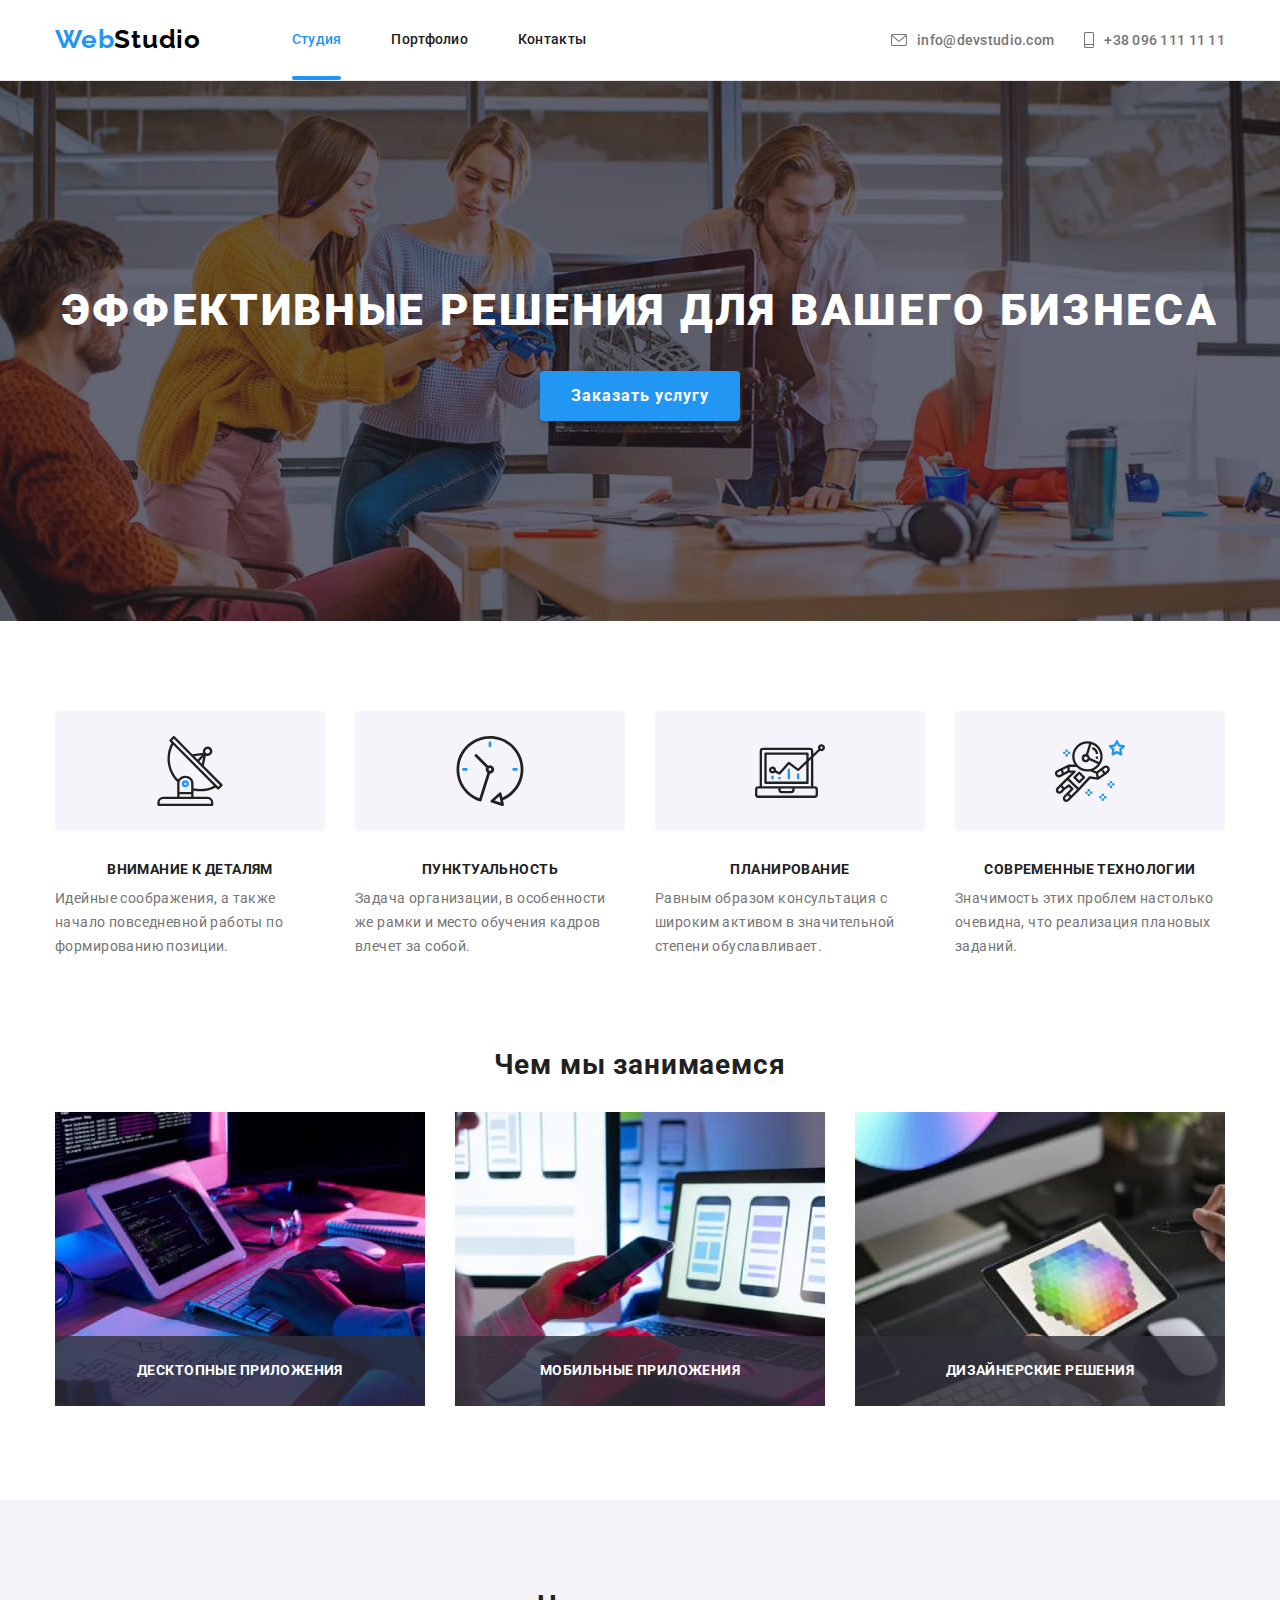
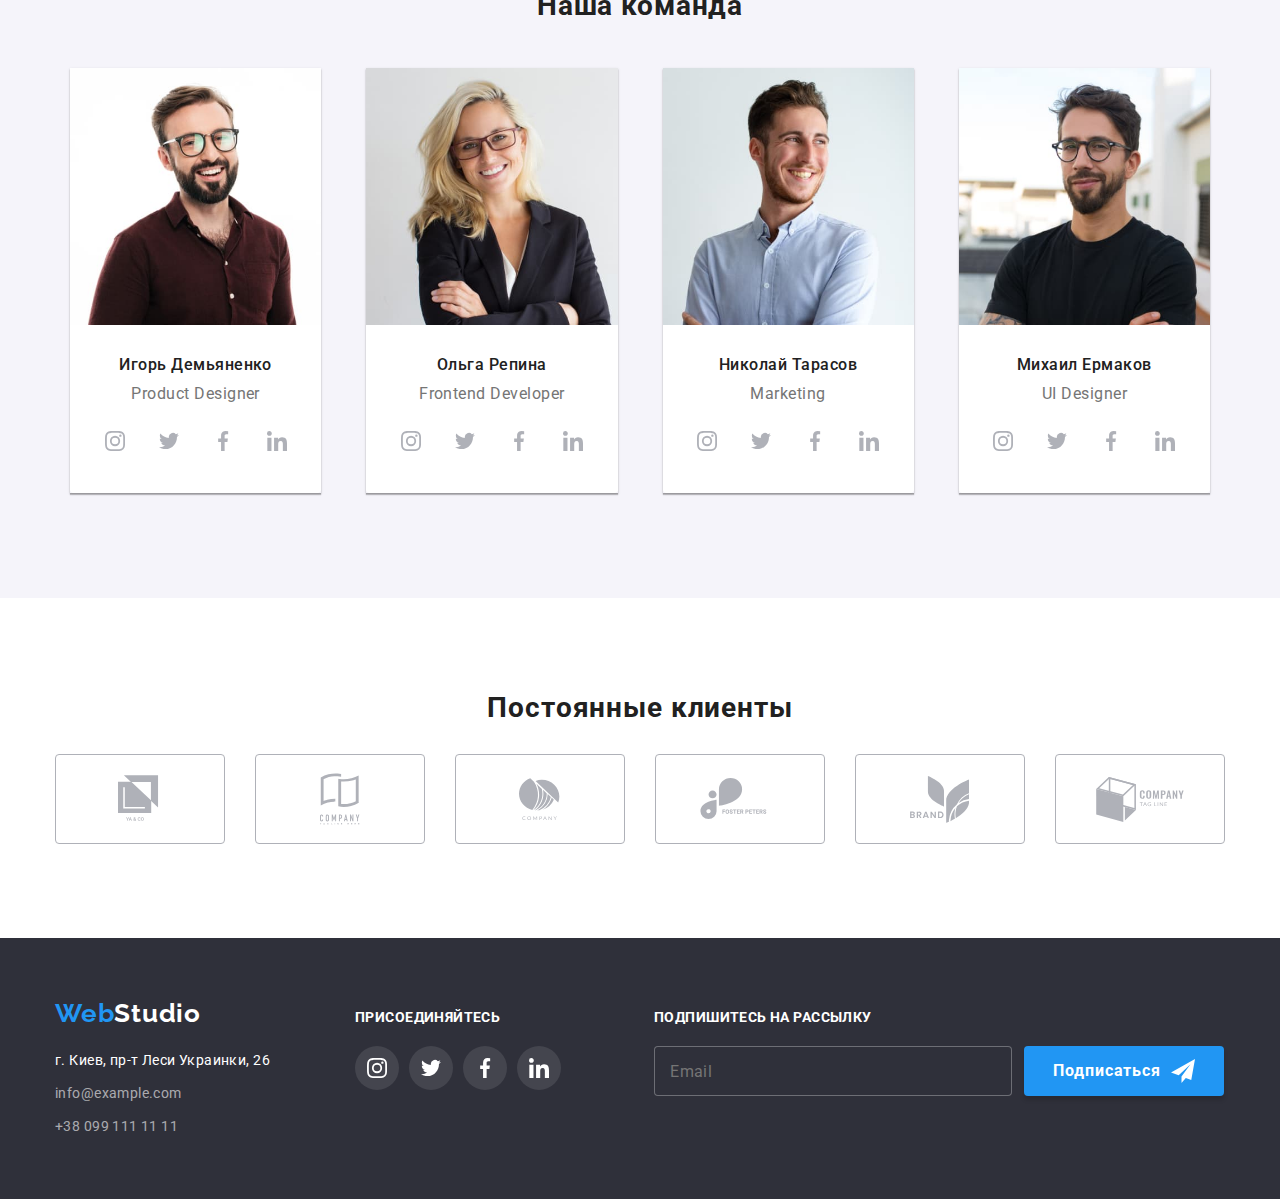
==== index.html @ f890cfe6 "добавляет драфт адаптивной верстки на все секции кроме героя" ====
<!DOCTYPE html>
<html lang="ru">
  <head>
    <meta charset="UTF-8" />
    <meta http-equiv="X-UA-Compatible" content="IE=Edge" />
    <meta name="viewport" content="width=device-width, initial-scale=1.0" />
    <title>Главная</title>
    <link href="https://fonts.googleapis.com/css2?family=Roboto:wght@400;500;700;900&display=swap" rel="stylesheet">
    <link rel="stylesheet" href="https://cdnjs.cloudflare.com/ajax/libs/modern-normalize/1.0.0/modern-normalize.min.css" />
    <link rel="stylesheet" href="./css/main.min.css" />
  </head>

  <body>
    <header class="header">
      <div class="container">
        <nav class="header-nav">
          <a class="logo link" href="#"><span class="logo-accent">Web</span>Studio</a>
            
          <button 
            type="button"
            class="menu-button"
            aria-expanded="false" 
            aria-controls="menu-container" 
            data-menu-button>
            <svg width="40" height="40" aria-label="Переключатель мобильного меню">
              <use class="icon-menu" href="./images/sprite.svg#header-icon-menu"></use>
              <use class="icon-close" href="./images/sprite.svg#header-icon-close"></use>
            </svg>
          </button>

          <div class="menu-container" id="menu-container" data-menu>
            <ul class="site-nav list">
              <li class="nav-item"><a class="nav-link link open-page" href="#">Студия</a></li>
              <li class="nav-item"><a class="nav-link link" href="./portfolio.html">Портфолио</a></li>
              <li class="nav-item"><a class="nav-link link" href="#">Контакты</a></li>
            </ul>

            <ul class="contact-list list">
              <li class="contact-item">
                <a class="contact-link link" href="mailto:info@devstudio.com">
                  <svg class="icon-contact" width="16" height="12">
                    <use href="./images/sprite.svg#icon-envelope-1"></use>
                  </svg>
                info@devstudio.com
                </a>
              </li>
              <li class="contact-item">  
                <a class="contact-link link" href="tel:+380961111111">
                  <svg class="icon-contact" width="10" height="16">
                    <use href="./images/sprite.svg#icon-smartphone-1"></use>
                  </svg>
                +38 096 111 11 11
                </a>
              </li>
            </ul>
          </div>
        </nav>

      </div>
    </header>

    <main>
      <!--герой-->
      <section class="hero overlay">
        <div class="container">
          <h1 class="hero-title">Эффективные решения для вашего бизнеса</h1>
          <button class="btn" data-modal-open type="button">Заказать услугу</button>
        </div>        
      </section>
      
      <!--преимущества-->
      <section  class="section features">
        <div class="container">
          <ul class="features-list list">
            <li class="features-item">
              <div class="features-icon">
                <svg width="70" height="70">
                  <use href="./images/sprite.svg#icon-features-antenna"></use>
                </svg>
              </div>
              <h3 class="features-title">Внимание к деталям</h3>
              <p class="features-text">
                Идейные соображения, а также начало повседневной работы по
                формированию позиции.
              </p>
            </li>
            <li class="features-item">
              <div class="features-icon">
                <svg width="70" height="70">
                  <use href="./images/sprite.svg#icon-features-clock"></use>
                </svg>
              </div>
              <h3 class="features-title">Пунктуальность</h3>
              <p class="features-text">
                Задача организации, в особенности же рамки и место обучения кадров
                влечет за собой.
              </p>
            </li>
            <li class="features-item">
              <div class="features-icon">
                <svg width="70" height="70">
                  <use href="./images/sprite.svg#icon-features-diagram"></use>
                </svg>
              </div>
              <h3 class="features-title">Планирование</h3>
              <p class="features-text">
                Равным образом консультация с широким активом в значительной
                степени обуславливает.
              </p>
            </li>
            <li class="features-item">
              <div class="features-icon">
                <svg width="70" height="70">
                  <use href="./images/sprite.svg#icon-features-astronaut"></use>
                </svg>
              </div>
              <h3 class="features-title">Современные технологии</h3>
              <p class="features-text">
                Значимость этих проблем настолько очевидна, что реализация
                плановых заданий.
              </p>
            </li>
          </ul>
        </div>
      </section>

      <!--услуги-->
      <section  class="section services">
        <div class="container">
          <h2  class="section-title">Чем мы занимаемся</h2>
          <ul class="services-list list">
            <li class="services-item">
              <img
                src="./images/we-doing-1.jpg"
                alt="рабочий стол разработчика, который пишет код"
                width="370"
                height="294"
              />
              <div class="subtitle-thumb">
                <h3 class="subtitle">Десктопные приложения</h3>
              </div>
            </li>
            <li class="services-item">
              <img
                src="./images/we-doing-2.jpg"
                alt="мобильный телефон в руках"
                width="370"
                height="294"
              />
              <div class="subtitle-thumb">
                <h3 class="subtitle">Мобильные приложения</h3>
              </div>
            </li>
            <li class="services-item">
              <img
                src="./images/we-doing-3.jpg"
                alt="планшет с изображением палитры цветов"
                width="370"
                height="294"
              />
              <div class="subtitle-thumb">
                <h3 class="subtitle">Дизайнерские решения</h3>
              </div>
            </li>
          </ul>
        </div>
      </section>

      <!--команда-->
      <section  class="section team">
        <div class="container">
          <h2 class="section-title">Наша команда</h2>
          <ul class="team-list list">
            <li class="team-item">
              <img
                srcset="
                  ./images/our-team-mobile-product-designer-1-450.jpg 1x,
                  ./images/our-team-mobile-product-designer-1-900.jpg 2x"
                src="images/our-team-mobile-product-designer-1-450.jpg"
                alt="фото Игоря Демьяненко"
                width="450"
              />
              <div class="team-desc">
                <h3 class="team-name">Игорь Демьяненко</h3>
                <p class="team-post" lang="en">Product Designer</p>
                <ul class="social-list list">
                  <li class="social-item">
                    <a class="social-link link" href="" aria-label="Ссылка на Instagram">
                      <svg class="social-icon" width="20" height="20">
                        <use href="./images/sprite.svg#icon-instagram"></use>
                      </svg>
                    </a>
                  </li>
                  <li class="social-item">
                    <a class="social-link link" href="" aria-label="Ссылка на Twitter">
                      <svg class="social-icon" width="20" height="20">
                        <use href="./images/sprite.svg#icon-twitter"></use>
                      </svg>
                    </a>
                  </li>
                  <li class="social-item">
                    <a class="social-link link" href="" aria-label="Ссылка на Facebook">
                      <svg class="social-icon" width="20" height="20">
                        <use href="./images/sprite.svg#icon-facebook"></use>
                      </svg>
                    </a>
                  </li>
                  <li class="social-item">
                    <a class="social-link link" href="" aria-label="Ссылка на Linkedin">
                      <svg class="social-icon"  width="20" height="20">
                        <use href="./images/sprite.svg#icon-linkedin"></use>
                      </svg>
                    </a>
                  </li>
                </ul>   
              </div>           
            </li>
            <li class="team-item">
              <img
                srcset="
                ./images/our-team-mobile-frontend-developer-2-450.jpg 1x,
                ./images/our-team-mobile-frontend-developer-2-900.jpg 2x"
                src="images/our-team-mobile-frontend-developer-2-450.jpg"
                alt="фото Ольги Репиной"
                width="450"
              />
              <div class="team-desc">
                <h3 class="team-name">Ольга Репина</h3>
                <p class="team-post" lang="en">Frontend Developer</p>
                <ul class="social-list list">
                  <li class="social-item">
                    <a class="social-link link" href="" aria-label="Ссылка на Instagram">
                      <svg class="social-icon" width="20" height="20">
                        <use href="./images/sprite.svg#icon-instagram"></use>
                      </svg>
                    </a>
                  </li>
                  <li class="social-item">
                    <a class="social-link link" href="" aria-label="Ссылка на Twitter">
                      <svg class="social-icon" width="20" height="20">
                        <use href="./images/sprite.svg#icon-twitter"></use>
                      </svg>
                    </a>
                  </li>
                  <li class="social-item">
                    <a class="social-link link" href="" aria-label="Ссылка на Facebook">
                      <svg class="social-icon" width="20" height="20">
                        <use href="./images/sprite.svg#icon-facebook"></use>
                      </svg>
                    </a>
                  </li>
                  <li class="social-item">
                    <a class="social-link link" href="" aria-label="Ссылка на Linkedin">
                      <svg class="social-icon"  width="20" height="20">
                        <use href="./images/sprite.svg#icon-linkedin"></use>
                      </svg>
                    </a>
                  </li>
                </ul>
              </div>
            </li>
            <li class="team-item">
              <img
                srcset="
                ./images/our-team-mobile-marketing-3-450.jpg 1x,
                ./images/our-team-mobile-marketing-3-900.jpg 2x"
                src="images/our-team-mobile-marketing-3-450.jpg"
                alt="фото Николая Тарасова"
                width="450"
              />
              <div class="team-desc">
                <h3 class="team-name">Николай Тарасов</h3>
                <p class="team-post" lang="en">Marketing</p>
                <ul class="social-list list">
                  <li class="social-item">
                    <a class="social-link link" href="" aria-label="Ссылка на Instagram">
                      <svg class="social-icon" width="20" height="20">
                        <use href="./images/sprite.svg#icon-instagram"></use>
                      </svg>
                    </a>
                  </li>
                  <li class="social-item">
                    <a class="social-link link" href="" aria-label="Ссылка на Twitter">
                      <svg class="social-icon" width="20" height="20">
                        <use href="./images/sprite.svg#icon-twitter"></use>
                      </svg>
                    </a>
                  </li>
                  <li class="social-item">
                    <a class="social-link link" href="" aria-label="Ссылка на Facebook">
                      <svg class="social-icon" width="20" height="20">
                        <use href="./images/sprite.svg#icon-facebook"></use>
                      </svg>
                    </a>
                  </li>
                  <li class="social-item">
                    <a class="social-link link" href="" aria-label="Ссылка на Linkedin">
                      <svg class="social-icon"  width="20" height="20">
                        <use href="./images/sprite.svg#icon-linkedin"></use>
                      </svg>
                    </a>
                  </li>
                </ul>
              </div>              
            </li>
            <li class="team-item">
              <img
                srcset="
                ./images/our-team-mobile-ui-designer-4-450.jpg 1x,
                ./images/our-team-mobile-ui-designer-4-900.jpg 2x"
                src="images/our-team-mobile-ui-designer-4-450.jpg"
                alt="фото Михаила Ермакова"
                width="450"
              />
              <div class="team-desc">
                <h3 class="team-name">Михаил Ермаков</h3>
                <p class="team-post" lang="en">UI Designer</p>
                <ul class="social-list list">
                  <li class="social-item">
                    <a class="social-link link" href="" aria-label="Ссылка на Instagram">
                      <svg class="social-icon" width="20" height="20">
                        <use href="./images/sprite.svg#icon-instagram"></use>
                      </svg>
                    </a>
                  </li>
                  <li class="social-item">
                    <a class="social-link link" href="" aria-label="Ссылка на Twitter">
                      <svg class="social-icon" width="20" height="20">
                        <use href="./images/sprite.svg#icon-twitter"></use>
                      </svg>
                    </a>
                  </li>
                  <li class="social-item">
                    <a class="social-link link" href="" aria-label="Ссылка на Facebook">
                      <svg class="social-icon" width="20" height="20">
                        <use href="./images/sprite.svg#icon-facebook"></use>
                      </svg>
                    </a>
                  </li>
                  <li class="social-item">
                    <a class="social-link link" href="" aria-label="Ссылка на Linkedin">
                      <svg class="social-icon"  width="20" height="20">
                        <use href="./images/sprite.svg#icon-linkedin"></use>
                      </svg>
                    </a>
                  </li>
                </ul>
              </div>
            </li>
          </ul>
        </div> 
      </section>

      <!--клиенты-->
      <section class="section clients">
        <div class="container">
          <h2 class="section-title">Постоянные клиенты</h2>
          <ul class="clients-list list">
            <li class="clients-item">
              <a class="clients-link" href="">
                <svg class="client-icon logo-1" width="44.27" height="49.23">
                  <use href="./images/sprite.svg#icon-logo-1"></use>
                </svg>
              </a>
            </li>
            <li class="clients-item">
              <a class="clients-link" href="">
                <svg class="client-icon logo-2" width="40" height="52">
                  <use href="./images/sprite.svg#icon-logo-2"></use>
                </svg>
              </a>
            </li>
            <li class="clients-item">
              <a class="clients-link" href="">
                <svg class="client-icon logo-3" width="41" height="42.6">
                  <use href="./images/sprite.svg#icon-logo-3"></use>
                </svg>
              </a>
            </li>
            <li class="clients-item">
              <a class="clients-link" href="">
                <svg class="client-icon logo-4" width="79.66"  height="42">
                  <use href="./images/sprite.svg#icon-logo-4"></use>
                </svg>
              </a>
            </li>
            <li class="clients-item">
              <a class="clients-link" href="">
                <svg class="client-icon logo-5" width="59"  height="47">
                  <use href="./images/sprite.svg#icon-logo-5"></use>
                </svg>
              </a>
            </li>
            <li class="clients-item">
              <a class="clients-link" href="">
                <svg class="client-icon logo-6" width="88.48"  height="45.44">
                  <use href="./images/sprite.svg#icon-logo-6"></use>
                </svg>
              </a>
            </li>
          </ul>
        </div>  
      </section>
    </main>
  
    <footer class="footer">
      <div class="container">

        <div class="contacts-wrap">
          <div class="address">
            <a class="logo link inverse" href="#"><span class="logo-accent">Web</span>Studio</a>
            <address class="address-text">
              г. Киев, пр-т Леси Украинки, 26
            </address>
            <ul class="address-list list">
              <li class="address-item"><a class="address-link link" href="mailto:info@example.com">info@example.com</a></li>
              <li class="address-item"><a class="address-link link" href="tel:+380991111111">+38 099 111 11 11</a></li>
            </ul>
          </div>
  
          <div class="footer-social">
            <strong class="following-text">Присоединяйтесь</strong>
            <ul class="social-list list">
              <li class="social-item">
                <a class="social-link link inverse" href="" aria-label="Ссылка на Instagram">
                  <svg class="social-icon"  width="20" height="20">
                    <use href="./images/sprite.svg#icon-instagram"></use>
                  </svg>
                </a>
              </li>
              <li class="social-item">
                <a class="social-link link inverse" href="" aria-label="Ссылка на Twitter">
                  <svg class="social-icon"  width="20" height="20">
                    <use href="./images/sprite.svg#icon-twitter"></use>
                  </svg>
                </a>
              </li>
              <li class="social-item">
                <a class="social-link link inverse" href="" aria-label="Ссылка на Facebook">
                  <svg class="social-icon"  width="20" height="20">
                    <use href="./images/sprite.svg#icon-facebook"></use>
                  </svg>
                </a>
              </li>
              <li class="social-item">
                <a class="social-link link inverse" href="" aria-label="Ссылка на Linkedin">
                  <svg class="social-icon"  width="20" height="20">
                    <use href="./images/sprite.svg#icon-linkedin"></use>
                  </svg>
                </a>
              </li>
            </ul>
          </div>
        </div>

        <div class="footer-send">
          <strong class="following-text">Подпишитесь на рассылку</strong>
          <form action="#" method="POST" class="email-form" autocomplete="on">
            <input class="email-field" type="email" name="email" placeholder="Email" pattern="([A-z0-9_.-]{1,})@([A-z0-9_.-]{1,}).([A-z]{2,8})">
            <button class="btn" type="submit">Подписаться
              <svg class="icon-send"  width="24" height="24">   
                <use href="./images/sprite.svg#icon-send"></use>
              </svg>
            </button>
         </form>
        </div>

      </div>
    </footer>

    <!-- модальное окно -->
    <div class="backdrop is-hidden" data-modal>
      <div class="modal">
        <button class="btn-close" data-modal-close type="button">
          <svg class="icon-close" width="18" height="18">
            <use href="./images/sprite.svg#icon-close"></use>
          </svg>
        </button>

        <section>
          <b class="form-title">Оставьте свои данные, мы вам перезвоним</b>
          <form class="form" action="#" method="POST" autocomplete="off">

            <label class="field-form"> 
              <svg class="form-icon" width="18" height="18">
                <use href="./images/sprite.svg#icon-person"></use>
              </svg>
              <span class="form-label">Имя</span> 
              <input class="form-input" type="text" name="username">
            </label>

            <label class="field-form">
              <svg class="form-icon" width="18" height="18">
                <use href="./images/sprite.svg#icon-phone"></use>
              </svg>
              <span class="form-label">Телефон</span>
              <input class="form-input" type="tel" name="tel">
            </label>

            <label class="field-form">
              <svg class="form-icon" width="18" height="18">
                <use href="./images/sprite.svg#icon-email"></use>
              </svg>
              <span class="form-label">Почта</span>
              <input class="form-input" type="email" name="email">
            </label>

            <label class="field-form comment">
              <span class="form-label">Комментарий</span>
              <textarea class="form-input comment-input" name="comments" rows="9" placeholder="Введите текст"></textarea>
            </label>

            <label class="policy">
              <input class="policy-input visually-hidden" type="checkbox" name="policy" value="policy-agree">
              <span class="policy-icon"></span>
              <span class="policy-label">Соглашаюсь с рассылкой и принимаю 
                <a class="policy-link" href="#">Условия договора</a>
              </span>
            </label>

            <button class="btn" type="submit">Отправить</button>
          </form>
        </section>        
      </div>
    </div>

    <script src="./js/modal.js"></script>
    <script src="./js/menu.js"></script>
  </body>
</html>
---- css/main.min.css ----
@font-face{font-family:'Raleway';font-style:normal;font-weight:400;src:url("../../fonts/raleway-v18-latin_cyrillic-regular.eot");src:local(""),url("../../fonts/raleway-v18-latin_cyrillic-regular.eot?#iefix") format("embedded-opentype"),url("../../fonts/raleway-v18-latin_cyrillic-regular.woff2") format("woff2"),url("../../fonts/raleway-v18-latin_cyrillic-regular.woff") format("woff"),url("../../fonts/raleway-v18-latin_cyrillic-regular.ttf") format("truetype"),url("../../fonts/raleway-v18-latin_cyrillic-regular.svg#Raleway") format("svg")}@font-face{font-family:'Raleway';font-style:normal;font-weight:700;src:url("../../fonts/raleway-v18-latin_cyrillic-700.eot");src:local(""),url("../../fonts/raleway-v18-latin_cyrillic-700.eot?#iefix") format("embedded-opentype"),url("../../fonts/raleway-v18-latin_cyrillic-700.woff2") format("woff2"),url("../../fonts/raleway-v18-latin_cyrillic-700.woff") format("woff"),url("../../fonts/raleway-v18-latin_cyrillic-700.ttf") format("truetype"),url("../../fonts/raleway-v18-latin_cyrillic-700.svg#Raleway") format("svg")}body{font-family:"Roboto",sans-serif}body.modal-open{overflow:hidden}img{display:block;max-width:100%;height:auto;object-fit:cover;object-position:top center}.list{list-style:none;margin:0;padding:0}.link{text-decoration:none}h1,h2,h3,h4,p{margin-top:0}.container{margin-left:auto;margin-right:auto;padding-left:15px;padding-right:15px}@media screen and (max-width: 767px){.container{max-width:480px}}@media screen and (min-width: 768px){.container{width:768px}}@media screen and (min-width: 1200px){.container{width:1200px}}.section-title{margin-bottom:30px;font-size:28px;font-weight:700;line-height:1.17;letter-spacing:.03em;color:#212121;text-align:center}.visually-hidden{position:absolute !important;clip:rect(1px 1px 1px 1px);clip:rect(1px, 1px, 1px, 1px);padding:0 !important;border:0 !important;height:1px !important;width:1px !important;overflow:hidden}.clients-link,.email-field,.form-input{border-width:1px;border-style:solid;border-radius:4px}.header{background-color:#fff;position:relative}.header::after{content:"";display:block;height:1px;background-color:#E5E5E5}.header-nav{display:flex;justify-content:space-between;align-items:center}.header-nav .logo{padding-top:16px;padding-bottom:16px}@media screen and (min-width: 768px){.header-nav .logo{padding-top:26px;padding-bottom:26px}}@media screen and (min-width: 1200px){.header-nav .logo{padding-top:24px;padding-bottom:25px}}.logo{display:inline-block;font-family:"Raleway",sans-serif;font-size:26px;font-weight:700;line-height:1.19;letter-spacing:.03em;color:var(--primary-black-color)}.logo-accent{color:#2196F3}.logo.inverse{color:#fff}.menu-button{display:inline-flex;margin:0;padding:0;border:none;background-color:transparent}@media screen and (min-width: 768px){.menu-button{display:none}}.icon-menu{transition:fill 250ms cubic-bezier(0.4, 0, 0.2, 1)}.menu-button:hover .icon-menu,.menu-button:focus .icon-menu{fill:#2196F3}.icon-close{transition:fill 250ms cubic-bezier(0.4, 0, 0.2, 1)}.menu-button:hover .icon-close,.menu-button:focus .icon-close{fill:#2196F3}.menu-button .icon-close{display:none}.menu-button.is-open .icon-close{display:block}.menu-button.is-open .icon-menu{display:none}.menu-container{display:flex}@media screen and (max-width: 767px){.menu-container{position:absolute;left:0;top:100%;display:none;padding-top:40px;padding-bottom:52px;width:100%;background-color:#fff}.menu-container.is-open{display:block}}.site-nav{display:flex}@media screen and (max-width: 767px){.site-nav{flex-direction:column;align-items:center;margin-bottom:32px}}@media screen and (min-width: 768px){.site-nav{margin-right:84px}}@media screen and (min-width: 1200px){.site-nav{margin-right:305px}}@media screen and (min-width: 768px){.nav-item:not(:last-child){margin-right:50px}}.nav-link{position:relative;display:inline-block;padding-top:32px;padding-bottom:32px;font-family:inherit;font-size:14px;font-weight:500;line-height:1.14;letter-spacing:0.02em;color:#212121;transition:color 250ms cubic-bezier(0.4, 0, 0.2, 1)}@media screen and (max-width: 767px){.nav-link{padding-top:20px;padding-bottom:20px;font-size:18px;line-height:1.17}}.nav-link:focus,.nav-link:hover{color:#2196F3}.open-page{color:#2196F3}.open-page::after{position:absolute;left:0;bottom:0;content:"";width:100%;height:4px;background-color:#2196F3;border-radius:2px}@media screen and (max-width: 767px){.open-page::after{bottom:10px}}@media screen and (min-width: 1200px){.contact-item:not(:last-child){margin-right:30px}}.contact-list{display:flex;flex-direction:column;align-items:center;justify-content:center}@media screen and (min-width: 768px){.contact-list{align-items:start}}@media screen and (min-width: 1200px){.contact-list{flex-direction:row;align-items:center}}.contact-link{display:flex;align-items:center;font-family:inherit;padding-top:8px;padding-bottom:8px;font-size:18px;font-weight:500;line-height:1.17;letter-spacing:0.02em;color:#757575;transition:color 250ms cubic-bezier(0.4, 0, 0.2, 1)}@media screen and (min-width: 768px){.contact-link{font-size:12px;padding-top:5px;padding-bottom:5px}}@media screen and (min-width: 1200px){.contact-link{font-size:14px;padding-top:32px;padding-bottom:32px}}.contact-link:hover,.contact-link:focus{color:#2196F3}.icon-contact{margin-right:10px;fill:currentColor}.hero{padding-top:200px;padding-bottom:200px;text-align:center}.hero .btn{margin-left:auto;margin-right:auto}.overlay{max-width:1600px;margin-left:auto;margin-right:auto;background-position:center;background-repeat:no-repeat;background-size:cover;background-image:linear-gradient(to right, rgba(47,48,58,0.4), rgba(47,48,58,0.4)),url(../images/hero-bcg.jpg);background-color:#2F303A}.hero-title{margin-left:auto;margin-right:auto;margin-bottom:30px;font-size:44px;font-weight:900;line-height:1.36;letter-spacing:.06em;color:#fff;text-transform:uppercase}.btn{display:flex;flex-wrap:nowrap;flex-direction:row;justify-content:center;align-items:center;min-width:200px;padding-top:10px;padding-bottom:10px;font-size:16px;font-weight:700;line-height:1.87;letter-spacing:.06em;color:#fff;background-color:#2196F3;border-width:0px;border-radius:4px;box-shadow:0px 4px 4px rgba(0,0,0,0.15);transition:color 250ms cubic-bezier(0.4, 0, 0.2, 1),background-color 250ms cubic-bezier(0.4, 0, 0.2, 1)}.btn:hover,.btn:focus{color:#2196F3;background-color:#F5F4FA}.btn .icon-send{margin-left:10px;fill:#fff;transition:fill 250ms cubic-bezier(0.4, 0, 0.2, 1)}.btn:hover .icon-send,.btn:focus .icon-send{fill:#2196F3}.features{padding-top:60px;padding-bottom:60px;background-color:#fff}@media screen and (min-width: 1200px){.features{padding-top:90px;padding-bottom:90px}}.features-list{margin:-15px}@media screen and (min-width: 768px){.features-list{display:flex;flex-wrap:wrap}}@media screen and (min-width: 1200px){.features-list{flex-wrap:nowrap}}.features-item{margin:15px}@media screen and (min-width: 768px){.features-item{width:calc((100% - 2 * 30px)/2)}}@media screen and (min-width: 1200px){.features-item{width:calc((100% - 4 * 30px)/4)}}.features-icon{display:flex;flex-wrap:nowrap;flex-direction:row;justify-content:center;align-items:center;width:100%;height:120px;margin-bottom:30px;background-color:#F5F4FA;border-radius:4px}.features-title{margin-bottom:10px;font-size:14px;font-weight:700;line-height:1.17;letter-spacing:.03em;color:#212121;text-transform:uppercase;text-align:center}.features-text{margin-bottom:0;font-size:14px;font-weight:400;line-height:1.71;letter-spacing:.03em;color:#757575}.services{padding-bottom:94px;background-color:#fff}@media screen and (max-width: 1199px){.services{display:none}}.services-list{display:flex}.services-list .subtitle{margin-bottom:0;padding-top:27px;padding-bottom:27px;font-size:14px;font-weight:700;line-height:1.14;letter-spacing:.03em;color:#fff;text-align:center;text-transform:uppercase}.services-item{position:relative;width:calc((100% - 2 * 30px)/3)}.services-item:not(:nth-child(3n)){margin-right:30px}.subtitle-thumb{position:absolute;left:0;bottom:0;width:100%;background-color:rgba(47,48,58,0.8)}.team{padding-top:60px;padding-bottom:60px;background-color:#F5F4FA}@media screen and (min-width: 1200px){.team{padding-top:90px;padding-bottom:90px}}@media screen and (min-width: 768px){.team-list{display:flex}}@media screen and (min-width: 768px) and (max-width: 1199px){.team-list{flex-wrap:wrap;margin:-15px}}.team-item{box-shadow:0px 1px 3px rgba(0,0,0,0.12),0px 1px 1px rgba(0,0,0,0.14),0px 2px 1px rgba(0,0,0,0.2)}@media screen and (max-width: 767px){.team-item:not(:last-child){margin-bottom:30px}}@media screen and (min-width: 768px){.team-item{width:calc((100% - 2 * 30px)/2);margin:15px}}@media screen and (min-width: 1200px){.team-item{width:calc((100% - 4 * 30px)/4)}.team-item:not(:nth-child(4n)){margin-right:30px}}.team-desc{padding-top:30px;padding-bottom:24px;text-align:center;background-color:#fff;border-radius:0px 0px 4px 4px}@media screen and (min-width: 1200px){.team-desc{padding-bottom:30px}}.team-name{margin-bottom:10px;font-size:16px;font-weight:500;line-height:1.19;letter-spacing:.03em;color:#212121}.team-post{margin-bottom:16px;font-size:16px;font-weight:400;line-height:1.19;letter-spacing:.03em;color:#757575}.social-list{display:flex;flex-wrap:nowrap;flex-direction:row;justify-content:center;align-items:start}.social-item{border-radius:50%;background-color:rgba(255,255,255,0.1)}.social-item:not(:nth-child(4n)){margin-right:10px}.social-link{display:flex;flex-wrap:nowrap;flex-direction:row;justify-content:center;align-items:center;width:44px;height:44px;color:#AFB1B8;border-radius:50%;transition:color 250ms cubic-bezier(0.4, 0, 0.2, 1),background-color 250ms cubic-bezier(0.4, 0, 0.2, 1)}.social-link:hover,.social-link:focus{color:#fff;background-color:#2196F3}.social-link.inverse{color:#fff}.social-icon{display:block;width:20px;height:20px;fill:currentColor}.clients{padding-top:60px;padding-bottom:60px}@media screen and (min-width: 1200px){.clients{padding-top:94px;padding-bottom:94px}}.clients-list{display:flex;flex-wrap:wrap;margin:-15px}@media screen and (min-width: 1200px){.clients-list{flex-wrap:nowrap}}.clients-item{width:calc((100% - 2 * 30px)/2);margin:15px}@media screen and (min-width: 768px){.clients-item{width:calc((100% - 3 * 30px)/3)}}@media screen and (min-width: 1200px){.clients-item{width:calc((100% - 6 * 30px)/6)}}.clients-link{display:flex;flex-wrap:nowrap;flex-direction:row;justify-content:center;align-items:center;height:90px;color:#AFB1B8;border-color:#AFB1B8;transition:color 250ms cubic-bezier(0.4, 0, 0.2, 1),border-color 250ms cubic-bezier(0.4, 0, 0.2, 1)}.clients-link:hover,.clients-link:focus{border-color:#2196F3;color:#2196F3}.client-icon{display:block;fill:currentColor}.footer{padding-top:60px;padding-bottom:60px;background-color:#2F303A}@media screen and (max-width: 1199px){.footer .container{text-align:center}}@media screen and (min-width: 1200px){.footer .container{display:flex;align-items:baseline}}.footer .logo{display:inline-block;margin-bottom:20px}@media screen and (max-width: 1199px){.footer .logo{margin-left:auto;margin-right:auto}}@media screen and (min-width: 1200px){.footer .logo{margin-right:0}}@media screen and (max-width: 1199px){.footer .btn{margin-left:auto;margin-right:auto}}.contacts-wrap{display:flex}@media screen and (max-width: 767px){.contacts-wrap{flex-direction:column}}@media screen and (min-width: 768px) and (max-width: 1199px){.contacts-wrap{justify-content:space-between;margin-bottom:60px;padding-left:60px;padding-right:73px}}@media screen and (min-width: 1200px){.contacts-wrap{align-items:baseline}}@media screen and (max-width: 767px){.address{margin-bottom:60px}}@media screen and (max-width: 1199px){.address{text-align:center}}@media screen and (min-width: 1200px){.address{margin-right:85px}}.address-text{font-size:14px;font-weight:400;line-height:1.71;letter-spacing:.03em;color:#fff;font-style:normal}@media screen and (max-width: 1199px){.address-text{margin-bottom:8px}}@media screen and (min-width: 1200px){.address-text{margin-bottom:9px}}@media screen and (max-width: 1199px){.address-item:not(:last-child){margin-bottom:8px}}@media screen and (min-width: 1200px){.address-item:not(:last-child){margin-bottom:9px}}.address-link{display:inline-block;font-size:14px;font-weight:400;line-height:1.71;letter-spacing:.03em;color:rgba(255,255,255,0.6);transition:color 250ms cubic-bezier(0.4, 0, 0.2, 1)}.address-link:hover,.address-link:focus{color:#2196F3}@media screen and (max-width: 767px){.footer-social{margin-bottom:60px}}@media screen and (min-width: 1200px){.footer-social{margin-right:93px}}.following-text{display:inline-block;margin-bottom:20px;font-size:14px;font-weight:700;line-height:1.14;letter-spacing:.03em;color:#fff;text-transform:uppercase}@media screen and (min-width: 1200px){.email-form{display:flex}}.email-field{height:50px;padding-left:15px;font-size:16px;font-weight:400;line-height:1.25;letter-spacing:.03em;color:rgba(255,255,255,0.6);border-color:rgba(255,255,255,0.3);background-color:#2F303A}@media screen and (max-width: 767px){.email-field{width:100%;max-width:450px;margin-bottom:20px}}@media screen and (min-width: 768px) and (max-width: 1199px){.email-field{width:450px;margin-bottom:20px}}@media screen and (min-width: 1200px){.email-field{width:358px;margin-right:12px}}.email-field:invalid{color:#F33333}.field-form{position:relative;display:flex;flex-direction:column;margin-bottom:10px}.field-form.comment{margin-bottom:20px}.form-input{width:100%;height:40px;margin:0;padding-left:42px;padding-top:11px;padding-bottom:11px;border-color:rgba(33,33,33,0.2);transition:border-color 250ms cubic-bezier(0.4, 0, 0.2, 1)}.field-form:focus-within .form-input,.field-form:hover .form-input{border-color:#2196F3}.form-label{margin-bottom:4px;font-size:12px;font-weight:400;line-height:1.17;letter-spacing:.01em;color:#757575}.form-icon{position:absolute;top:50%;left:12px;fill:#212121;transition:fill 250ms cubic-bezier(0.4, 0, 0.2, 1)}.field-form:focus-within .form-icon,.field-form:hover .form-icon{fill:#2196F3}.comment-input{resize:none;height:120px;padding:12px 16px}.comment-input::placeholder{font-size:12px;font-weight:400;line-height:1.17;letter-spacing:.01em;color:rgba(117,117,117,0.5)}.policy{position:relative;display:block;margin-bottom:30px}.policy-label{margin-left:24px;font-size:12px;font-weight:400;line-height:1.7;letter-spacing:0.03em;color:#757575}@media screen and (min-width: 1200px){.policy-label{font-size:14px;margin-left:35px}}.policy-link{color:#2196F3}.policy-icon{position:absolute;top:50%;left:0;display:block;width:16px;height:15px;background-color:transparent;border-width:2px;border-style:solid;border-color:#212121;border-radius:2px;transform:translateY(-50%);transition:border-color 250ms cubic-bezier(0.4, 0, 0.2, 1),background-color 250ms cubic-bezier(0.4, 0, 0.2, 1)}@media screen and (min-width: 1200px){.policy-icon{left:12px}}.policy-input:checked+.policy-icon,.policy-input:checked:focus+.policy-icon{background-image:url("../images/icon-form-check.svg");background-repeat:no-repeat;background-size:contain;background-origin:border-box;background-color:#2196F3;border-color:#2196F3}.policy-input:focus+.policy-icon,.policy-input:hover+.policy-icon{border-color:#2196F3}.form .btn{display:block;margin-left:auto;margin-right:auto}.works{padding-top:60px;padding-bottom:60px}@media screen and (min-width: 1200px){.works{padding-top:94px;padding-bottom:94px}}.radio-btn{display:flex;flex-wrap:wrap;margin-bottom:25px}@media screen and (min-width: 768px){.radio-btn{justify-content:center;margin-bottom:30px}}@media screen and (min-width: 1200px){.radio-btn{margin-bottom:50px}}.radio-btn-item:not(:last-child){margin-right:8px;margin-bottom:15px}.radio-btn-link{display:inline-block;min-width:73px;padding:6px 22px;font-size:16px;font-weight:500;line-height:1.62;letter-spacing:.03em;color:#212121;text-align:center;background-color:#F5F4FA;border-width:0;border-radius:4px;transition:box-shadow 250ms cubic-bezier(0.4, 0, 0.2, 1),color 250ms cubic-bezier(0.4, 0, 0.2, 1),background-color 250ms cubic-bezier(0.4, 0, 0.2, 1)}.radio-btn-link:hover,.radio-btn-link:focus{color:#fff;background-color:#2196F3;box-shadow:0px 3px 1px rgba(0,0,0,0.1),0px 1px 2px rgba(0,0,0,0.08),0px 2px 2px rgba(0,0,0,0.12)}.radio-btn-link.active{color:#fff;background-color:#2196F3;box-shadow:0px 3px 1px rgba(0,0,0,0.1),0px 1px 2px rgba(0,0,0,0.08),0px 2px 2px rgba(0,0,0,0.12)}@media screen and (min-width: 768px){.works-list{display:flex;flex-wrap:wrap;margin:-15px}}@media screen and (max-width: 767px){.work-card:not(:last-child){margin-bottom:30px}}@media screen and (min-width: 768px){.work-card{width:calc((100% - 2 * 30px)/2);margin:15px}}@media screen and (min-width: 1200px){.work-card{width:calc((100% - 3 * 30px)/3)}}.work-link{display:block;transition:box-shadow 250ms cubic-bezier(0.4, 0, 0.2, 1)}.work-link:hover,.work-link:focus{box-shadow:0px 1px 1px rgba(0,0,0,0.12),0px 4px 4px rgba(0,0,0,0.06),1px 4px 6px rgba(0,0,0,0.16)}.image-thumb{position:relative;overflow:hidden}.text-desc{position:absolute;left:0;bottom:0;width:100%;height:100%;padding:63px 24px;margin-bottom:0;font-size:18px;font-weight:400;line-height:1.56;letter-spacing:.03em;color:#fff;background-color:rgba(33,150,243,0.9);transform:translateY(100%);opacity:0;transition:opacity 250ms cubic-bezier(0.4, 0, 0.2, 1),transform 250ms cubic-bezier(0.4, 0, 0.2, 1)}.work-link:hover .text-desc,.work-link:focus .text-desc{opacity:1;transform:translateY(0)}.work-label{padding:20px 24px;border-left-width:1px;border-right-width:1px;border-bottom-width:1px;border-left-style:solid;border-right-style:solid;border-bottom-style:solid;border-left-color:#eee;border-right-color:#eee;border-bottom-color:#eee}.work-title{margin-bottom:4px;font-size:18px;font-weight:700;line-height:2;letter-spacing:.06em;color:#212121;font-size:18px;line-height:2.0;letter-spacing:0.06em}.work-subtitle{margin-bottom:0;font-size:16px;font-weight:400;line-height:1.87;letter-spacing:.03em;color:#757575}.backdrop{position:fixed;top:0;left:0;width:100%;height:100%;background-color:rgba(0,0,0,0.2);opacity:1;overflow-y:scroll;transition:opacity 250ms cubic-bezier(0.4, 0, 0.2, 1)}.backdrop.is-hidden{opacity:0;pointer-events:none}.is-hidden .modal{transform:scale(1)}@media screen and (min-width: 481px){.is-hidden .modal{transform:translate(-50%, -50%) scale(1)}}.modal{width:100%;padding:40px;background-color:#fff;transform:scale(0.8);transition:transform 250ms cubic-bezier(0.4, 0, 0.2, 1)}@media screen and (min-width: 481px){.modal{width:450px;position:absolute;top:50%;left:50%;transform:translate(-50%, -50%) scale(0.8)}}@media screen and (min-width: 1200px){.modal{width:538px}}.btn-close{position:absolute;top:8px;right:8px;display:flex;align-items:center;width:30px;height:30px;padding:6px 6px;background-color:#fff;border:1px solid rgba(0,0,0,0.1);border-radius:50%}.icon-close{fill:var(--primary-black-color);transition:fill 250ms cubic-bezier(0.4, 0, 0.2, 1)}.btn-close:hover .icon-close,.btn-close:focus .icon-close{fill:#2196F3}.form-title{display:block;margin-bottom:12px;font-size:20px;font-weight:700;line-height:1.15;letter-spacing:.03em;color:#212121;text-align:center}
/*# sourceMappingURL=main.min.css.map */
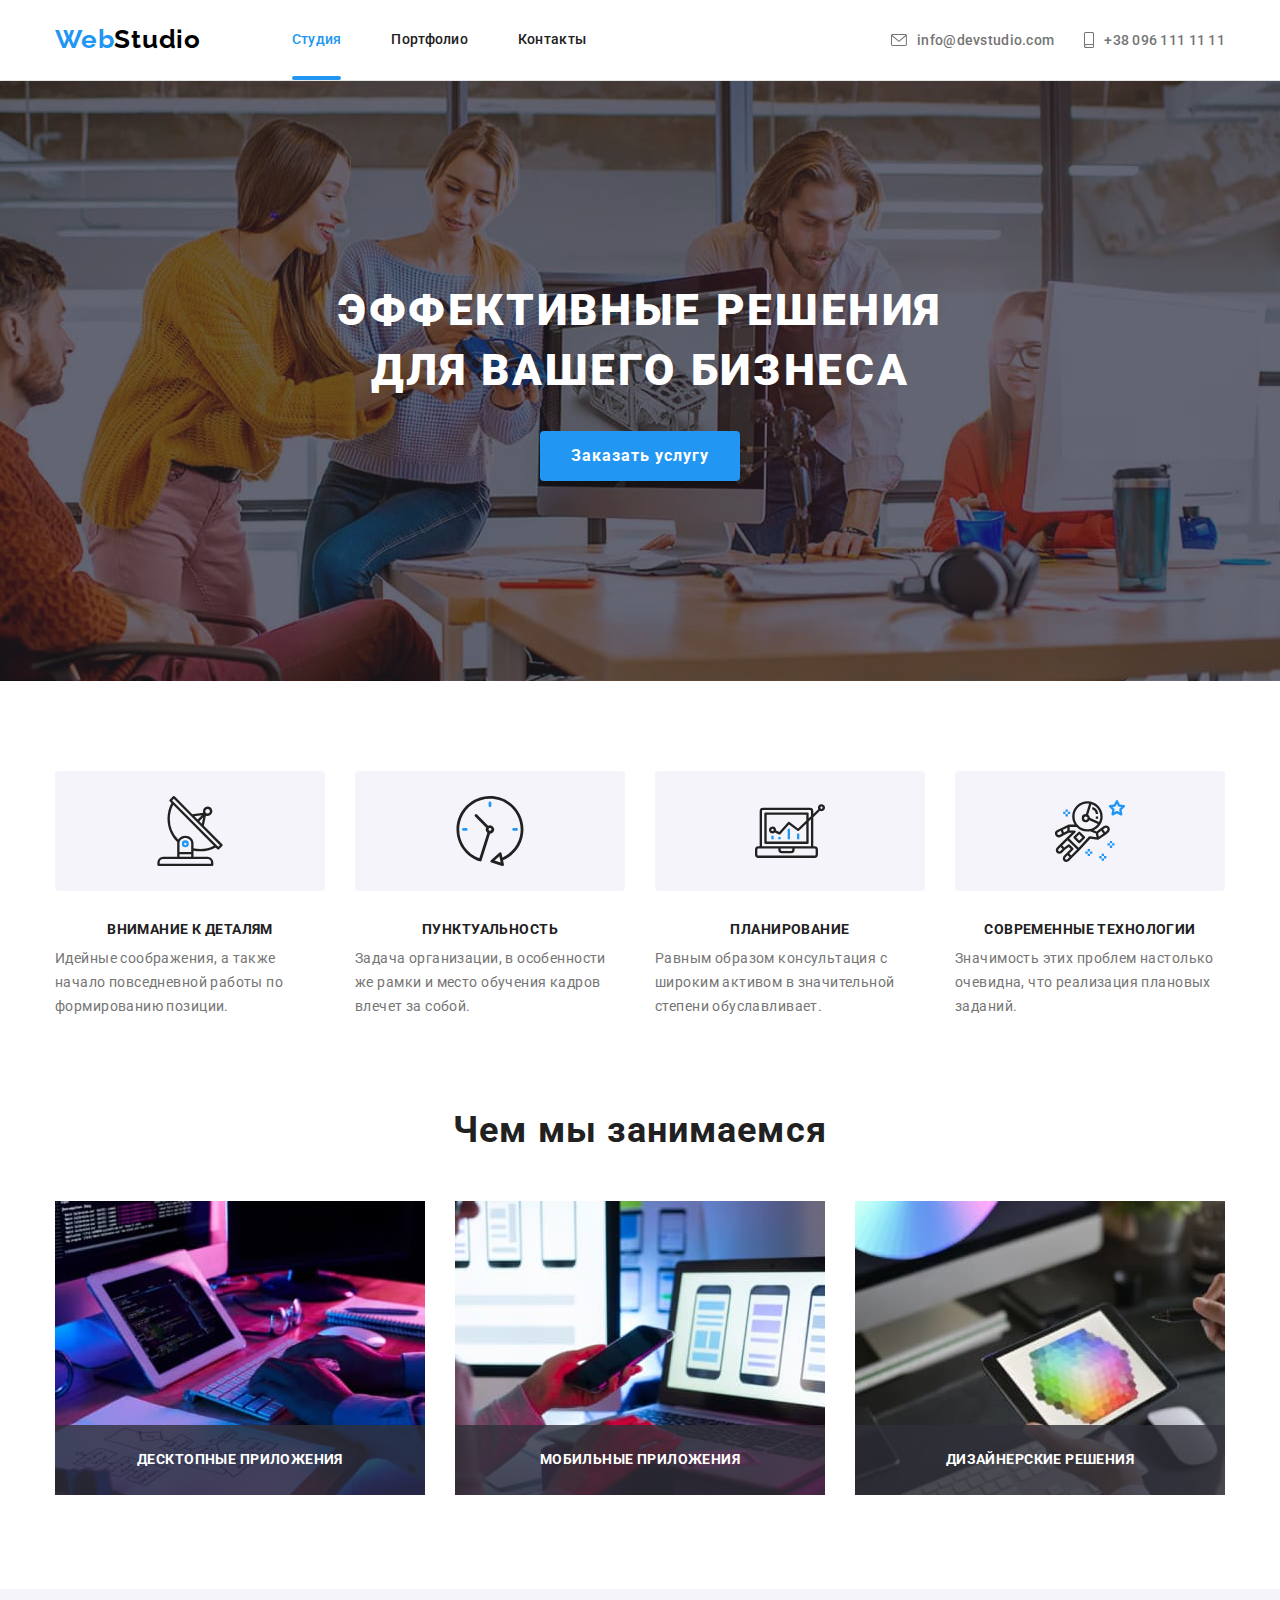
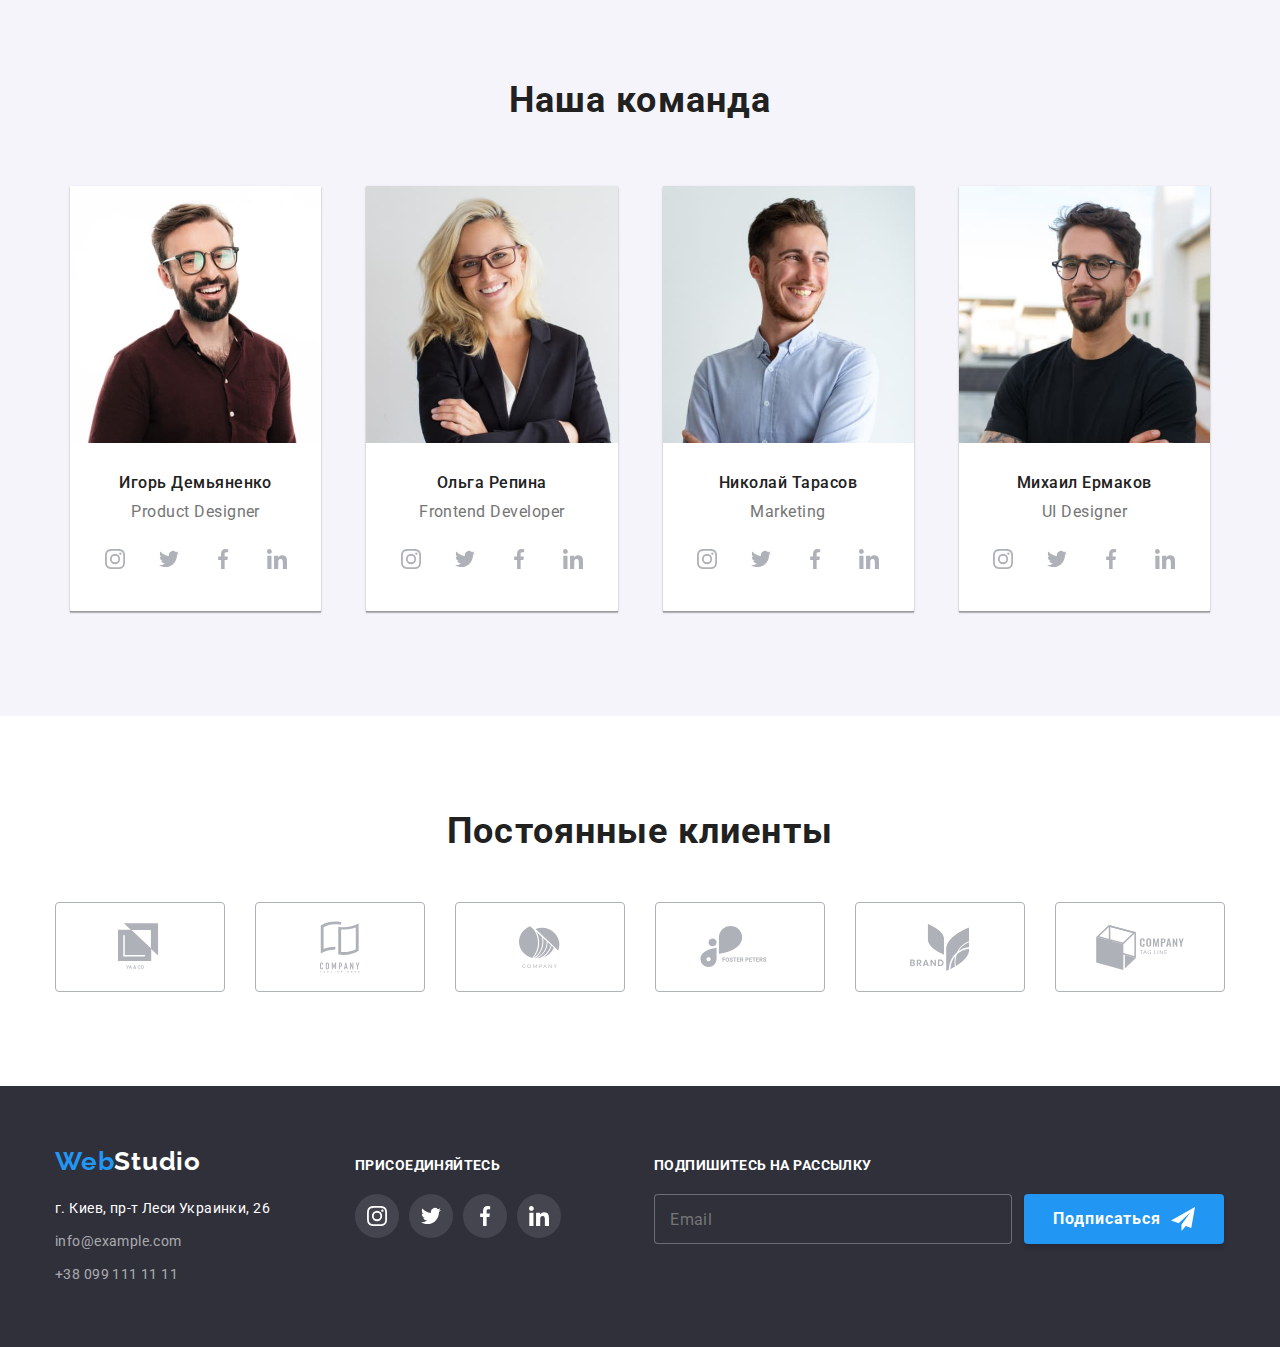
==== commit bc885f6e: "добавляет предфинальные правки по адаптивной верстке" ====
--- a/index.html
+++ b/index.html
@@ -19,10 +19,11 @@
           <button 
             type="button"
             class="menu-button"
+            aria-label="Переключатель мобильного меню"
             aria-expanded="false" 
             aria-controls="menu-container" 
             data-menu-button>
-            <svg width="40" height="40" aria-label="Переключатель мобильного меню">
+            <svg width="40" height="40">
               <use class="icon-menu" href="./images/sprite.svg#header-icon-menu"></use>
               <use class="icon-close" href="./images/sprite.svg#header-icon-close"></use>
             </svg>
@@ -64,13 +65,14 @@
       <section class="hero overlay">
         <div class="container">
           <h1 class="hero-title">Эффективные решения для вашего бизнеса</h1>
-          <button class="btn" data-modal-open type="button">Заказать услугу</button>
+          <button class="btn" aria-label="Кнопка открытия окна для заказа услуги" type="button" data-modal-open>Заказать услугу</button>
         </div>        
       </section>
       
       <!--преимущества-->
       <section  class="section features">
         <div class="container">
+          <h2  class="section-title visually-hidden">Наши преимущества</h2>
           <ul class="features-list list">
             <li class="features-item">
               <div class="features-icon">
@@ -131,10 +133,12 @@
           <ul class="services-list list">
             <li class="services-item">
               <img
-                src="./images/we-doing-1.jpg"
+                srcset="
+                    ./images/we-doing-1-370.jpg 1x,
+                    ./images/we-doing-1-740.jpg 2x"
+                src="./images/we-doing-1-370.jpg"
                 alt="рабочий стол разработчика, который пишет код"
                 width="370"
-                height="294"
               />
               <div class="subtitle-thumb">
                 <h3 class="subtitle">Десктопные приложения</h3>
@@ -142,10 +146,12 @@
             </li>
             <li class="services-item">
               <img
-                src="./images/we-doing-2.jpg"
+                srcset="
+                    ./images/we-doing-2-370.jpg 1x,
+                    ./images/we-doing-2-740.jpg 2x"
+                src="./images/we-doing-2-370.jpg"
                 alt="мобильный телефон в руках"
                 width="370"
-                height="294"
               />
               <div class="subtitle-thumb">
                 <h3 class="subtitle">Мобильные приложения</h3>
@@ -153,10 +159,12 @@
             </li>
             <li class="services-item">
               <img
-                src="./images/we-doing-3.jpg"
+                srcset="
+                    ./images/we-doing-3-370.jpg 1x,
+                    ./images/we-doing-3-740.jpg 2x"
+                src="./images/we-doing-3-370.jpg"
                 alt="планшет с изображением палитры цветов"
                 width="370"
-                height="294"
               />
               <div class="subtitle-thumb">
                 <h3 class="subtitle">Дизайнерские решения</h3>
@@ -176,7 +184,7 @@
                 srcset="
                   ./images/our-team-mobile-product-designer-1-450.jpg 1x,
                   ./images/our-team-mobile-product-designer-1-900.jpg 2x"
-                src="images/our-team-mobile-product-designer-1-450.jpg"
+                src="./images/our-team-mobile-product-designer-1-450.jpg"
                 alt="фото Игоря Демьяненко"
                 width="450"
               />
@@ -185,28 +193,28 @@
                 <p class="team-post" lang="en">Product Designer</p>
                 <ul class="social-list list">
                   <li class="social-item">
-                    <a class="social-link link" href="" aria-label="Ссылка на Instagram">
+                    <a class="social-link link" href="#" aria-label="Ссылка на Instagram">
                       <svg class="social-icon" width="20" height="20">
                         <use href="./images/sprite.svg#icon-instagram"></use>
                       </svg>
                     </a>
                   </li>
                   <li class="social-item">
-                    <a class="social-link link" href="" aria-label="Ссылка на Twitter">
+                    <a class="social-link link" href="#" aria-label="Ссылка на Twitter">
                       <svg class="social-icon" width="20" height="20">
                         <use href="./images/sprite.svg#icon-twitter"></use>
                       </svg>
                     </a>
                   </li>
                   <li class="social-item">
-                    <a class="social-link link" href="" aria-label="Ссылка на Facebook">
+                    <a class="social-link link" href="#" aria-label="Ссылка на Facebook">
                       <svg class="social-icon" width="20" height="20">
                         <use href="./images/sprite.svg#icon-facebook"></use>
                       </svg>
                     </a>
                   </li>
                   <li class="social-item">
-                    <a class="social-link link" href="" aria-label="Ссылка на Linkedin">
+                    <a class="social-link link" href="#" aria-label="Ссылка на Linkedin">
                       <svg class="social-icon"  width="20" height="20">
                         <use href="./images/sprite.svg#icon-linkedin"></use>
                       </svg>
@@ -220,7 +228,7 @@
                 srcset="
                 ./images/our-team-mobile-frontend-developer-2-450.jpg 1x,
                 ./images/our-team-mobile-frontend-developer-2-900.jpg 2x"
-                src="images/our-team-mobile-frontend-developer-2-450.jpg"
+                src="./images/our-team-mobile-frontend-developer-2-450.jpg"
                 alt="фото Ольги Репиной"
                 width="450"
               />
@@ -229,28 +237,28 @@
                 <p class="team-post" lang="en">Frontend Developer</p>
                 <ul class="social-list list">
                   <li class="social-item">
-                    <a class="social-link link" href="" aria-label="Ссылка на Instagram">
+                    <a class="social-link link" href="#" aria-label="Ссылка на Instagram">
                       <svg class="social-icon" width="20" height="20">
                         <use href="./images/sprite.svg#icon-instagram"></use>
                       </svg>
                     </a>
                   </li>
                   <li class="social-item">
-                    <a class="social-link link" href="" aria-label="Ссылка на Twitter">
+                    <a class="social-link link" href="#" aria-label="Ссылка на Twitter">
                       <svg class="social-icon" width="20" height="20">
                         <use href="./images/sprite.svg#icon-twitter"></use>
                       </svg>
                     </a>
                   </li>
                   <li class="social-item">
-                    <a class="social-link link" href="" aria-label="Ссылка на Facebook">
+                    <a class="social-link link" href="#" aria-label="Ссылка на Facebook">
                       <svg class="social-icon" width="20" height="20">
                         <use href="./images/sprite.svg#icon-facebook"></use>
                       </svg>
                     </a>
                   </li>
                   <li class="social-item">
-                    <a class="social-link link" href="" aria-label="Ссылка на Linkedin">
+                    <a class="social-link link" href="#" aria-label="Ссылка на Linkedin">
                       <svg class="social-icon"  width="20" height="20">
                         <use href="./images/sprite.svg#icon-linkedin"></use>
                       </svg>
@@ -264,7 +272,7 @@
                 srcset="
                 ./images/our-team-mobile-marketing-3-450.jpg 1x,
                 ./images/our-team-mobile-marketing-3-900.jpg 2x"
-                src="images/our-team-mobile-marketing-3-450.jpg"
+                src="./images/our-team-mobile-marketing-3-450.jpg"
                 alt="фото Николая Тарасова"
                 width="450"
               />
@@ -273,28 +281,28 @@
                 <p class="team-post" lang="en">Marketing</p>
                 <ul class="social-list list">
                   <li class="social-item">
-                    <a class="social-link link" href="" aria-label="Ссылка на Instagram">
+                    <a class="social-link link" href="#" aria-label="Ссылка на Instagram">
                       <svg class="social-icon" width="20" height="20">
                         <use href="./images/sprite.svg#icon-instagram"></use>
                       </svg>
                     </a>
                   </li>
                   <li class="social-item">
-                    <a class="social-link link" href="" aria-label="Ссылка на Twitter">
+                    <a class="social-link link" href="#" aria-label="Ссылка на Twitter">
                       <svg class="social-icon" width="20" height="20">
                         <use href="./images/sprite.svg#icon-twitter"></use>
                       </svg>
                     </a>
                   </li>
                   <li class="social-item">
-                    <a class="social-link link" href="" aria-label="Ссылка на Facebook">
+                    <a class="social-link link" href="#" aria-label="Ссылка на Facebook">
                       <svg class="social-icon" width="20" height="20">
                         <use href="./images/sprite.svg#icon-facebook"></use>
                       </svg>
                     </a>
                   </li>
                   <li class="social-item">
-                    <a class="social-link link" href="" aria-label="Ссылка на Linkedin">
+                    <a class="social-link link" href="#" aria-label="Ссылка на Linkedin">
                       <svg class="social-icon"  width="20" height="20">
                         <use href="./images/sprite.svg#icon-linkedin"></use>
                       </svg>
@@ -308,7 +316,7 @@
                 srcset="
                 ./images/our-team-mobile-ui-designer-4-450.jpg 1x,
                 ./images/our-team-mobile-ui-designer-4-900.jpg 2x"
-                src="images/our-team-mobile-ui-designer-4-450.jpg"
+                src="./images/our-team-mobile-ui-designer-4-450.jpg"
                 alt="фото Михаила Ермакова"
                 width="450"
               />
@@ -317,28 +325,28 @@
                 <p class="team-post" lang="en">UI Designer</p>
                 <ul class="social-list list">
                   <li class="social-item">
-                    <a class="social-link link" href="" aria-label="Ссылка на Instagram">
+                    <a class="social-link link" href="#" aria-label="Ссылка на Instagram">
                       <svg class="social-icon" width="20" height="20">
                         <use href="./images/sprite.svg#icon-instagram"></use>
                       </svg>
                     </a>
                   </li>
                   <li class="social-item">
-                    <a class="social-link link" href="" aria-label="Ссылка на Twitter">
+                    <a class="social-link link" href="#" aria-label="Ссылка на Twitter">
                       <svg class="social-icon" width="20" height="20">
                         <use href="./images/sprite.svg#icon-twitter"></use>
                       </svg>
                     </a>
                   </li>
                   <li class="social-item">
-                    <a class="social-link link" href="" aria-label="Ссылка на Facebook">
+                    <a class="social-link link" href="#" aria-label="Ссылка на Facebook">
                       <svg class="social-icon" width="20" height="20">
                         <use href="./images/sprite.svg#icon-facebook"></use>
                       </svg>
                     </a>
                   </li>
                   <li class="social-item">
-                    <a class="social-link link" href="" aria-label="Ссылка на Linkedin">
+                    <a class="social-link link" href="#" aria-label="Ссылка на Linkedin">
                       <svg class="social-icon"  width="20" height="20">
                         <use href="./images/sprite.svg#icon-linkedin"></use>
                       </svg>
@@ -357,42 +365,42 @@
           <h2 class="section-title">Постоянные клиенты</h2>
           <ul class="clients-list list">
             <li class="clients-item">
-              <a class="clients-link" href="">
+              <a class="clients-link" aria-label="Логотип со ссылкой на сайт клиента" href="#">
                 <svg class="client-icon logo-1" width="44.27" height="49.23">
                   <use href="./images/sprite.svg#icon-logo-1"></use>
                 </svg>
               </a>
             </li>
             <li class="clients-item">
-              <a class="clients-link" href="">
+              <a class="clients-link" aria-label="Логотип со ссылкой на сайт клиента" href="#">
                 <svg class="client-icon logo-2" width="40" height="52">
                   <use href="./images/sprite.svg#icon-logo-2"></use>
                 </svg>
               </a>
             </li>
             <li class="clients-item">
-              <a class="clients-link" href="">
+              <a class="clients-link" aria-label="Логотип со ссылкой на сайт клиента" href="#">
                 <svg class="client-icon logo-3" width="41" height="42.6">
                   <use href="./images/sprite.svg#icon-logo-3"></use>
                 </svg>
               </a>
             </li>
             <li class="clients-item">
-              <a class="clients-link" href="">
+              <a class="clients-link" aria-label="Логотип со ссылкой на сайт клиента" href="#">
                 <svg class="client-icon logo-4" width="79.66"  height="42">
                   <use href="./images/sprite.svg#icon-logo-4"></use>
                 </svg>
               </a>
             </li>
             <li class="clients-item">
-              <a class="clients-link" href="">
+              <a class="clients-link" aria-label="Логотип со ссылкой на сайт клиента" href="#">
                 <svg class="client-icon logo-5" width="59"  height="47">
                   <use href="./images/sprite.svg#icon-logo-5"></use>
                 </svg>
               </a>
             </li>
             <li class="clients-item">
-              <a class="clients-link" href="">
+              <a class="clients-link" aria-label="Логотип со ссылкой на сайт клиента" href="#">
                 <svg class="client-icon logo-6" width="88.48"  height="45.44">
                   <use href="./images/sprite.svg#icon-logo-6"></use>
                 </svg>
@@ -422,28 +430,28 @@
             <strong class="following-text">Присоединяйтесь</strong>
             <ul class="social-list list">
               <li class="social-item">
-                <a class="social-link link inverse" href="" aria-label="Ссылка на Instagram">
+                <a class="social-link link inverse" href="#" aria-label="Ссылка на Instagram">
                   <svg class="social-icon"  width="20" height="20">
                     <use href="./images/sprite.svg#icon-instagram"></use>
                   </svg>
                 </a>
               </li>
               <li class="social-item">
-                <a class="social-link link inverse" href="" aria-label="Ссылка на Twitter">
+                <a class="social-link link inverse" href="#" aria-label="Ссылка на Twitter">
                   <svg class="social-icon"  width="20" height="20">
                     <use href="./images/sprite.svg#icon-twitter"></use>
                   </svg>
                 </a>
               </li>
               <li class="social-item">
-                <a class="social-link link inverse" href="" aria-label="Ссылка на Facebook">
+                <a class="social-link link inverse" href="#" aria-label="Ссылка на Facebook">
                   <svg class="social-icon"  width="20" height="20">
                     <use href="./images/sprite.svg#icon-facebook"></use>
                   </svg>
                 </a>
               </li>
               <li class="social-item">
-                <a class="social-link link inverse" href="" aria-label="Ссылка на Linkedin">
+                <a class="social-link link inverse" href="#" aria-label="Ссылка на Linkedin">
                   <svg class="social-icon"  width="20" height="20">
                     <use href="./images/sprite.svg#icon-linkedin"></use>
                   </svg>
@@ -456,8 +464,8 @@
         <div class="footer-send">
           <strong class="following-text">Подпишитесь на рассылку</strong>
           <form action="#" method="POST" class="email-form" autocomplete="on">
-            <input class="email-field" type="email" name="email" placeholder="Email" pattern="([A-z0-9_.-]{1,})@([A-z0-9_.-]{1,}).([A-z]{2,8})">
-            <button class="btn" type="submit">Подписаться
+            <input class="email-field" type="email" name="email" placeholder="Email" pattern="([A-z0-9_.-]{1,})@([A-z0-9_.-]{1,}).([A-z]{2,8})" aria-label="Поле для емейлы">
+            <button class="btn" aria-label="Кнопка подписки" type="submit">Подписаться
               <svg class="icon-send"  width="24" height="24">   
                 <use href="./images/sprite.svg#icon-send"></use>
               </svg>
@@ -471,13 +479,14 @@
     <!-- модальное окно -->
     <div class="backdrop is-hidden" data-modal>
       <div class="modal">
-        <button class="btn-close" data-modal-close type="button">
+        <button class="btn-close" aria-label="Кнопка для закрытия формы" data-modal-close type="button">
           <svg class="icon-close" width="18" height="18">
             <use href="./images/sprite.svg#icon-close"></use>
           </svg>
         </button>
 
         <section>
+          <h2  class="section-title visually-hidden">Форма для заполнения контактов</h2>
           <b class="form-title">Оставьте свои данные, мы вам перезвоним</b>
           <form class="form" action="#" method="POST" autocomplete="off">
 
@@ -518,7 +527,7 @@
               </span>
             </label>
 
-            <button class="btn" type="submit">Отправить</button>
+            <button class="btn" aria-label="Кнопка для отправки данных" type="submit">Отправить</button>
           </form>
         </section>        
       </div>
--- a/css/main.min.css
+++ b/css/main.min.css
@@ -1,2 +1,2 @@
-@font-face{font-family:'Raleway';font-style:normal;font-weight:400;src:url("../../fonts/raleway-v18-latin_cyrillic-regular.eot");src:local(""),url("../../fonts/raleway-v18-latin_cyrillic-regular.eot?#iefix") format("embedded-opentype"),url("../../fonts/raleway-v18-latin_cyrillic-regular.woff2") format("woff2"),url("../../fonts/raleway-v18-latin_cyrillic-regular.woff") format("woff"),url("../../fonts/raleway-v18-latin_cyrillic-regular.ttf") format("truetype"),url("../../fonts/raleway-v18-latin_cyrillic-regular.svg#Raleway") format("svg")}@font-face{font-family:'Raleway';font-style:normal;font-weight:700;src:url("../../fonts/raleway-v18-latin_cyrillic-700.eot");src:local(""),url("../../fonts/raleway-v18-latin_cyrillic-700.eot?#iefix") format("embedded-opentype"),url("../../fonts/raleway-v18-latin_cyrillic-700.woff2") format("woff2"),url("../../fonts/raleway-v18-latin_cyrillic-700.woff") format("woff"),url("../../fonts/raleway-v18-latin_cyrillic-700.ttf") format("truetype"),url("../../fonts/raleway-v18-latin_cyrillic-700.svg#Raleway") format("svg")}body{font-family:"Roboto",sans-serif}body.modal-open{overflow:hidden}img{display:block;max-width:100%;height:auto;object-fit:cover;object-position:top center}.list{list-style:none;margin:0;padding:0}.link{text-decoration:none}h1,h2,h3,h4,p{margin-top:0}.container{margin-left:auto;margin-right:auto;padding-left:15px;padding-right:15px}@media screen and (max-width: 767px){.container{max-width:480px}}@media screen and (min-width: 768px){.container{width:768px}}@media screen and (min-width: 1200px){.container{width:1200px}}.section-title{margin-bottom:30px;font-size:28px;font-weight:700;line-height:1.17;letter-spacing:.03em;color:#212121;text-align:center}.visually-hidden{position:absolute !important;clip:rect(1px 1px 1px 1px);clip:rect(1px, 1px, 1px, 1px);padding:0 !important;border:0 !important;height:1px !important;width:1px !important;overflow:hidden}.clients-link,.email-field,.form-input{border-width:1px;border-style:solid;border-radius:4px}.header{background-color:#fff;position:relative}.header::after{content:"";display:block;height:1px;background-color:#E5E5E5}.header-nav{display:flex;justify-content:space-between;align-items:center}.header-nav .logo{padding-top:16px;padding-bottom:16px}@media screen and (min-width: 768px){.header-nav .logo{padding-top:26px;padding-bottom:26px}}@media screen and (min-width: 1200px){.header-nav .logo{padding-top:24px;padding-bottom:25px}}.logo{display:inline-block;font-family:"Raleway",sans-serif;font-size:26px;font-weight:700;line-height:1.19;letter-spacing:.03em;color:var(--primary-black-color)}.logo-accent{color:#2196F3}.logo.inverse{color:#fff}.menu-button{display:inline-flex;margin:0;padding:0;border:none;background-color:transparent}@media screen and (min-width: 768px){.menu-button{display:none}}.icon-menu{transition:fill 250ms cubic-bezier(0.4, 0, 0.2, 1)}.menu-button:hover .icon-menu,.menu-button:focus .icon-menu{fill:#2196F3}.icon-close{transition:fill 250ms cubic-bezier(0.4, 0, 0.2, 1)}.menu-button:hover .icon-close,.menu-button:focus .icon-close{fill:#2196F3}.menu-button .icon-close{display:none}.menu-button.is-open .icon-close{display:block}.menu-button.is-open .icon-menu{display:none}.menu-container{display:flex}@media screen and (max-width: 767px){.menu-container{position:absolute;left:0;top:100%;display:none;padding-top:40px;padding-bottom:52px;width:100%;background-color:#fff}.menu-container.is-open{display:block}}.site-nav{display:flex}@media screen and (max-width: 767px){.site-nav{flex-direction:column;align-items:center;margin-bottom:32px}}@media screen and (min-width: 768px){.site-nav{margin-right:84px}}@media screen and (min-width: 1200px){.site-nav{margin-right:305px}}@media screen and (min-width: 768px){.nav-item:not(:last-child){margin-right:50px}}.nav-link{position:relative;display:inline-block;padding-top:32px;padding-bottom:32px;font-family:inherit;font-size:14px;font-weight:500;line-height:1.14;letter-spacing:0.02em;color:#212121;transition:color 250ms cubic-bezier(0.4, 0, 0.2, 1)}@media screen and (max-width: 767px){.nav-link{padding-top:20px;padding-bottom:20px;font-size:18px;line-height:1.17}}.nav-link:focus,.nav-link:hover{color:#2196F3}.open-page{color:#2196F3}.open-page::after{position:absolute;left:0;bottom:0;content:"";width:100%;height:4px;background-color:#2196F3;border-radius:2px}@media screen and (max-width: 767px){.open-page::after{bottom:10px}}@media screen and (min-width: 1200px){.contact-item:not(:last-child){margin-right:30px}}.contact-list{display:flex;flex-direction:column;align-items:center;justify-content:center}@media screen and (min-width: 768px){.contact-list{align-items:start}}@media screen and (min-width: 1200px){.contact-list{flex-direction:row;align-items:center}}.contact-link{display:flex;align-items:center;font-family:inherit;padding-top:8px;padding-bottom:8px;font-size:18px;font-weight:500;line-height:1.17;letter-spacing:0.02em;color:#757575;transition:color 250ms cubic-bezier(0.4, 0, 0.2, 1)}@media screen and (min-width: 768px){.contact-link{font-size:12px;padding-top:5px;padding-bottom:5px}}@media screen and (min-width: 1200px){.contact-link{font-size:14px;padding-top:32px;padding-bottom:32px}}.contact-link:hover,.contact-link:focus{color:#2196F3}.icon-contact{margin-right:10px;fill:currentColor}.hero{padding-top:200px;padding-bottom:200px;text-align:center}.hero .btn{margin-left:auto;margin-right:auto}.overlay{max-width:1600px;margin-left:auto;margin-right:auto;background-position:center;background-repeat:no-repeat;background-size:cover;background-image:linear-gradient(to right, rgba(47,48,58,0.4), rgba(47,48,58,0.4)),url(../images/hero-bcg.jpg);background-color:#2F303A}.hero-title{margin-left:auto;margin-right:auto;margin-bottom:30px;font-size:44px;font-weight:900;line-height:1.36;letter-spacing:.06em;color:#fff;text-transform:uppercase}.btn{display:flex;flex-wrap:nowrap;flex-direction:row;justify-content:center;align-items:center;min-width:200px;padding-top:10px;padding-bottom:10px;font-size:16px;font-weight:700;line-height:1.87;letter-spacing:.06em;color:#fff;background-color:#2196F3;border-width:0px;border-radius:4px;box-shadow:0px 4px 4px rgba(0,0,0,0.15);transition:color 250ms cubic-bezier(0.4, 0, 0.2, 1),background-color 250ms cubic-bezier(0.4, 0, 0.2, 1)}.btn:hover,.btn:focus{color:#2196F3;background-color:#F5F4FA}.btn .icon-send{margin-left:10px;fill:#fff;transition:fill 250ms cubic-bezier(0.4, 0, 0.2, 1)}.btn:hover .icon-send,.btn:focus .icon-send{fill:#2196F3}.features{padding-top:60px;padding-bottom:60px;background-color:#fff}@media screen and (min-width: 1200px){.features{padding-top:90px;padding-bottom:90px}}.features-list{margin:-15px}@media screen and (min-width: 768px){.features-list{display:flex;flex-wrap:wrap}}@media screen and (min-width: 1200px){.features-list{flex-wrap:nowrap}}.features-item{margin:15px}@media screen and (min-width: 768px){.features-item{width:calc((100% - 2 * 30px)/2)}}@media screen and (min-width: 1200px){.features-item{width:calc((100% - 4 * 30px)/4)}}.features-icon{display:flex;flex-wrap:nowrap;flex-direction:row;justify-content:center;align-items:center;width:100%;height:120px;margin-bottom:30px;background-color:#F5F4FA;border-radius:4px}.features-title{margin-bottom:10px;font-size:14px;font-weight:700;line-height:1.17;letter-spacing:.03em;color:#212121;text-transform:uppercase;text-align:center}.features-text{margin-bottom:0;font-size:14px;font-weight:400;line-height:1.71;letter-spacing:.03em;color:#757575}.services{padding-bottom:94px;background-color:#fff}@media screen and (max-width: 1199px){.services{display:none}}.services-list{display:flex}.services-list .subtitle{margin-bottom:0;padding-top:27px;padding-bottom:27px;font-size:14px;font-weight:700;line-height:1.14;letter-spacing:.03em;color:#fff;text-align:center;text-transform:uppercase}.services-item{position:relative;width:calc((100% - 2 * 30px)/3)}.services-item:not(:nth-child(3n)){margin-right:30px}.subtitle-thumb{position:absolute;left:0;bottom:0;width:100%;background-color:rgba(47,48,58,0.8)}.team{padding-top:60px;padding-bottom:60px;background-color:#F5F4FA}@media screen and (min-width: 1200px){.team{padding-top:90px;padding-bottom:90px}}@media screen and (min-width: 768px){.team-list{display:flex}}@media screen and (min-width: 768px) and (max-width: 1199px){.team-list{flex-wrap:wrap;margin:-15px}}.team-item{box-shadow:0px 1px 3px rgba(0,0,0,0.12),0px 1px 1px rgba(0,0,0,0.14),0px 2px 1px rgba(0,0,0,0.2)}@media screen and (max-width: 767px){.team-item:not(:last-child){margin-bottom:30px}}@media screen and (min-width: 768px){.team-item{width:calc((100% - 2 * 30px)/2);margin:15px}}@media screen and (min-width: 1200px){.team-item{width:calc((100% - 4 * 30px)/4)}.team-item:not(:nth-child(4n)){margin-right:30px}}.team-desc{padding-top:30px;padding-bottom:24px;text-align:center;background-color:#fff;border-radius:0px 0px 4px 4px}@media screen and (min-width: 1200px){.team-desc{padding-bottom:30px}}.team-name{margin-bottom:10px;font-size:16px;font-weight:500;line-height:1.19;letter-spacing:.03em;color:#212121}.team-post{margin-bottom:16px;font-size:16px;font-weight:400;line-height:1.19;letter-spacing:.03em;color:#757575}.social-list{display:flex;flex-wrap:nowrap;flex-direction:row;justify-content:center;align-items:start}.social-item{border-radius:50%;background-color:rgba(255,255,255,0.1)}.social-item:not(:nth-child(4n)){margin-right:10px}.social-link{display:flex;flex-wrap:nowrap;flex-direction:row;justify-content:center;align-items:center;width:44px;height:44px;color:#AFB1B8;border-radius:50%;transition:color 250ms cubic-bezier(0.4, 0, 0.2, 1),background-color 250ms cubic-bezier(0.4, 0, 0.2, 1)}.social-link:hover,.social-link:focus{color:#fff;background-color:#2196F3}.social-link.inverse{color:#fff}.social-icon{display:block;width:20px;height:20px;fill:currentColor}.clients{padding-top:60px;padding-bottom:60px}@media screen and (min-width: 1200px){.clients{padding-top:94px;padding-bottom:94px}}.clients-list{display:flex;flex-wrap:wrap;margin:-15px}@media screen and (min-width: 1200px){.clients-list{flex-wrap:nowrap}}.clients-item{width:calc((100% - 2 * 30px)/2);margin:15px}@media screen and (min-width: 768px){.clients-item{width:calc((100% - 3 * 30px)/3)}}@media screen and (min-width: 1200px){.clients-item{width:calc((100% - 6 * 30px)/6)}}.clients-link{display:flex;flex-wrap:nowrap;flex-direction:row;justify-content:center;align-items:center;height:90px;color:#AFB1B8;border-color:#AFB1B8;transition:color 250ms cubic-bezier(0.4, 0, 0.2, 1),border-color 250ms cubic-bezier(0.4, 0, 0.2, 1)}.clients-link:hover,.clients-link:focus{border-color:#2196F3;color:#2196F3}.client-icon{display:block;fill:currentColor}.footer{padding-top:60px;padding-bottom:60px;background-color:#2F303A}@media screen and (max-width: 1199px){.footer .container{text-align:center}}@media screen and (min-width: 1200px){.footer .container{display:flex;align-items:baseline}}.footer .logo{display:inline-block;margin-bottom:20px}@media screen and (max-width: 1199px){.footer .logo{margin-left:auto;margin-right:auto}}@media screen and (min-width: 1200px){.footer .logo{margin-right:0}}@media screen and (max-width: 1199px){.footer .btn{margin-left:auto;margin-right:auto}}.contacts-wrap{display:flex}@media screen and (max-width: 767px){.contacts-wrap{flex-direction:column}}@media screen and (min-width: 768px) and (max-width: 1199px){.contacts-wrap{justify-content:space-between;margin-bottom:60px;padding-left:60px;padding-right:73px}}@media screen and (min-width: 1200px){.contacts-wrap{align-items:baseline}}@media screen and (max-width: 767px){.address{margin-bottom:60px}}@media screen and (max-width: 1199px){.address{text-align:center}}@media screen and (min-width: 1200px){.address{margin-right:85px}}.address-text{font-size:14px;font-weight:400;line-height:1.71;letter-spacing:.03em;color:#fff;font-style:normal}@media screen and (max-width: 1199px){.address-text{margin-bottom:8px}}@media screen and (min-width: 1200px){.address-text{margin-bottom:9px}}@media screen and (max-width: 1199px){.address-item:not(:last-child){margin-bottom:8px}}@media screen and (min-width: 1200px){.address-item:not(:last-child){margin-bottom:9px}}.address-link{display:inline-block;font-size:14px;font-weight:400;line-height:1.71;letter-spacing:.03em;color:rgba(255,255,255,0.6);transition:color 250ms cubic-bezier(0.4, 0, 0.2, 1)}.address-link:hover,.address-link:focus{color:#2196F3}@media screen and (max-width: 767px){.footer-social{margin-bottom:60px}}@media screen and (min-width: 1200px){.footer-social{margin-right:93px}}.following-text{display:inline-block;margin-bottom:20px;font-size:14px;font-weight:700;line-height:1.14;letter-spacing:.03em;color:#fff;text-transform:uppercase}@media screen and (min-width: 1200px){.email-form{display:flex}}.email-field{height:50px;padding-left:15px;font-size:16px;font-weight:400;line-height:1.25;letter-spacing:.03em;color:rgba(255,255,255,0.6);border-color:rgba(255,255,255,0.3);background-color:#2F303A}@media screen and (max-width: 767px){.email-field{width:100%;max-width:450px;margin-bottom:20px}}@media screen and (min-width: 768px) and (max-width: 1199px){.email-field{width:450px;margin-bottom:20px}}@media screen and (min-width: 1200px){.email-field{width:358px;margin-right:12px}}.email-field:invalid{color:#F33333}.field-form{position:relative;display:flex;flex-direction:column;margin-bottom:10px}.field-form.comment{margin-bottom:20px}.form-input{width:100%;height:40px;margin:0;padding-left:42px;padding-top:11px;padding-bottom:11px;border-color:rgba(33,33,33,0.2);transition:border-color 250ms cubic-bezier(0.4, 0, 0.2, 1)}.field-form:focus-within .form-input,.field-form:hover .form-input{border-color:#2196F3}.form-label{margin-bottom:4px;font-size:12px;font-weight:400;line-height:1.17;letter-spacing:.01em;color:#757575}.form-icon{position:absolute;top:50%;left:12px;fill:#212121;transition:fill 250ms cubic-bezier(0.4, 0, 0.2, 1)}.field-form:focus-within .form-icon,.field-form:hover .form-icon{fill:#2196F3}.comment-input{resize:none;height:120px;padding:12px 16px}.comment-input::placeholder{font-size:12px;font-weight:400;line-height:1.17;letter-spacing:.01em;color:rgba(117,117,117,0.5)}.policy{position:relative;display:block;margin-bottom:30px}.policy-label{margin-left:24px;font-size:12px;font-weight:400;line-height:1.7;letter-spacing:0.03em;color:#757575}@media screen and (min-width: 1200px){.policy-label{font-size:14px;margin-left:35px}}.policy-link{color:#2196F3}.policy-icon{position:absolute;top:50%;left:0;display:block;width:16px;height:15px;background-color:transparent;border-width:2px;border-style:solid;border-color:#212121;border-radius:2px;transform:translateY(-50%);transition:border-color 250ms cubic-bezier(0.4, 0, 0.2, 1),background-color 250ms cubic-bezier(0.4, 0, 0.2, 1)}@media screen and (min-width: 1200px){.policy-icon{left:12px}}.policy-input:checked+.policy-icon,.policy-input:checked:focus+.policy-icon{background-image:url("../images/icon-form-check.svg");background-repeat:no-repeat;background-size:contain;background-origin:border-box;background-color:#2196F3;border-color:#2196F3}.policy-input:focus+.policy-icon,.policy-input:hover+.policy-icon{border-color:#2196F3}.form .btn{display:block;margin-left:auto;margin-right:auto}.works{padding-top:60px;padding-bottom:60px}@media screen and (min-width: 1200px){.works{padding-top:94px;padding-bottom:94px}}.radio-btn{display:flex;flex-wrap:wrap;margin-bottom:25px}@media screen and (min-width: 768px){.radio-btn{justify-content:center;margin-bottom:30px}}@media screen and (min-width: 1200px){.radio-btn{margin-bottom:50px}}.radio-btn-item:not(:last-child){margin-right:8px;margin-bottom:15px}.radio-btn-link{display:inline-block;min-width:73px;padding:6px 22px;font-size:16px;font-weight:500;line-height:1.62;letter-spacing:.03em;color:#212121;text-align:center;background-color:#F5F4FA;border-width:0;border-radius:4px;transition:box-shadow 250ms cubic-bezier(0.4, 0, 0.2, 1),color 250ms cubic-bezier(0.4, 0, 0.2, 1),background-color 250ms cubic-bezier(0.4, 0, 0.2, 1)}.radio-btn-link:hover,.radio-btn-link:focus{color:#fff;background-color:#2196F3;box-shadow:0px 3px 1px rgba(0,0,0,0.1),0px 1px 2px rgba(0,0,0,0.08),0px 2px 2px rgba(0,0,0,0.12)}.radio-btn-link.active{color:#fff;background-color:#2196F3;box-shadow:0px 3px 1px rgba(0,0,0,0.1),0px 1px 2px rgba(0,0,0,0.08),0px 2px 2px rgba(0,0,0,0.12)}@media screen and (min-width: 768px){.works-list{display:flex;flex-wrap:wrap;margin:-15px}}@media screen and (max-width: 767px){.work-card:not(:last-child){margin-bottom:30px}}@media screen and (min-width: 768px){.work-card{width:calc((100% - 2 * 30px)/2);margin:15px}}@media screen and (min-width: 1200px){.work-card{width:calc((100% - 3 * 30px)/3)}}.work-link{display:block;transition:box-shadow 250ms cubic-bezier(0.4, 0, 0.2, 1)}.work-link:hover,.work-link:focus{box-shadow:0px 1px 1px rgba(0,0,0,0.12),0px 4px 4px rgba(0,0,0,0.06),1px 4px 6px rgba(0,0,0,0.16)}.image-thumb{position:relative;overflow:hidden}.text-desc{position:absolute;left:0;bottom:0;width:100%;height:100%;padding:63px 24px;margin-bottom:0;font-size:18px;font-weight:400;line-height:1.56;letter-spacing:.03em;color:#fff;background-color:rgba(33,150,243,0.9);transform:translateY(100%);opacity:0;transition:opacity 250ms cubic-bezier(0.4, 0, 0.2, 1),transform 250ms cubic-bezier(0.4, 0, 0.2, 1)}.work-link:hover .text-desc,.work-link:focus .text-desc{opacity:1;transform:translateY(0)}.work-label{padding:20px 24px;border-left-width:1px;border-right-width:1px;border-bottom-width:1px;border-left-style:solid;border-right-style:solid;border-bottom-style:solid;border-left-color:#eee;border-right-color:#eee;border-bottom-color:#eee}.work-title{margin-bottom:4px;font-size:18px;font-weight:700;line-height:2;letter-spacing:.06em;color:#212121;font-size:18px;line-height:2.0;letter-spacing:0.06em}.work-subtitle{margin-bottom:0;font-size:16px;font-weight:400;line-height:1.87;letter-spacing:.03em;color:#757575}.backdrop{position:fixed;top:0;left:0;width:100%;height:100%;background-color:rgba(0,0,0,0.2);opacity:1;overflow-y:scroll;transition:opacity 250ms cubic-bezier(0.4, 0, 0.2, 1)}.backdrop.is-hidden{opacity:0;pointer-events:none}.is-hidden .modal{transform:scale(1)}@media screen and (min-width: 481px){.is-hidden .modal{transform:translate(-50%, -50%) scale(1)}}.modal{width:100%;padding:40px;background-color:#fff;transform:scale(0.8);transition:transform 250ms cubic-bezier(0.4, 0, 0.2, 1)}@media screen and (min-width: 481px){.modal{width:450px;position:absolute;top:50%;left:50%;transform:translate(-50%, -50%) scale(0.8)}}@media screen and (min-width: 1200px){.modal{width:538px}}.btn-close{position:absolute;top:8px;right:8px;display:flex;align-items:center;width:30px;height:30px;padding:6px 6px;background-color:#fff;border:1px solid rgba(0,0,0,0.1);border-radius:50%}.icon-close{fill:var(--primary-black-color);transition:fill 250ms cubic-bezier(0.4, 0, 0.2, 1)}.btn-close:hover .icon-close,.btn-close:focus .icon-close{fill:#2196F3}.form-title{display:block;margin-bottom:12px;font-size:20px;font-weight:700;line-height:1.15;letter-spacing:.03em;color:#212121;text-align:center}
+@font-face{font-family:'Raleway';font-style:normal;font-weight:400;src:url("../../fonts/raleway-v18-latin_cyrillic-regular.eot");src:local(""),url("../../fonts/raleway-v18-latin_cyrillic-regular.eot?#iefix") format("embedded-opentype"),url("../../fonts/raleway-v18-latin_cyrillic-regular.woff2") format("woff2"),url("../../fonts/raleway-v18-latin_cyrillic-regular.woff") format("woff"),url("../../fonts/raleway-v18-latin_cyrillic-regular.ttf") format("truetype"),url("../../fonts/raleway-v18-latin_cyrillic-regular.svg#Raleway") format("svg")}@font-face{font-family:'Raleway';font-style:normal;font-weight:700;src:url("../../fonts/raleway-v18-latin_cyrillic-700.eot");src:local(""),url("../../fonts/raleway-v18-latin_cyrillic-700.eot?#iefix") format("embedded-opentype"),url("../../fonts/raleway-v18-latin_cyrillic-700.woff2") format("woff2"),url("../../fonts/raleway-v18-latin_cyrillic-700.woff") format("woff"),url("../../fonts/raleway-v18-latin_cyrillic-700.ttf") format("truetype"),url("../../fonts/raleway-v18-latin_cyrillic-700.svg#Raleway") format("svg")}body{font-family:"Roboto",sans-serif}body.modal-open{overflow:hidden}img{display:block;max-width:100%;height:auto;object-fit:cover;object-position:top center}.list{list-style:none;margin:0;padding:0}.link{text-decoration:none}h1,h2,h3,h4,p{margin-top:0}.container{margin-left:auto;margin-right:auto;padding-left:15px;padding-right:15px}@media screen and (max-width: 767px){.container{max-width:480px}}@media screen and (min-width: 768px){.container{width:768px}}@media screen and (min-width: 1200px){.container{width:1200px}}.section-title{margin-bottom:30px;font-size:28px;font-weight:700;line-height:1.17;letter-spacing:.03em;color:#212121;text-align:center}@media screen and (min-width: 1200px){.section-title{margin-bottom:50px;font-size:36px}}.visually-hidden{position:absolute !important;clip:rect(1px 1px 1px 1px);clip:rect(1px, 1px, 1px, 1px);padding:0 !important;border:0 !important;height:1px !important;width:1px !important;overflow:hidden}.clients-link,.email-field,.form-input{border-width:1px;border-style:solid;border-radius:4px}.header{background-color:#fff;position:relative}.header::after{content:"";display:block;height:1px;background-color:#E5E5E5}.header-nav{display:flex;justify-content:space-between;align-items:center}.header-nav .logo{padding-top:16px;padding-bottom:16px}@media screen and (min-width: 768px){.header-nav .logo{padding-top:26px;padding-bottom:26px}}@media screen and (min-width: 1200px){.header-nav .logo{padding-top:24px;padding-bottom:25px}}.logo{display:inline-block;font-family:"Raleway",sans-serif;font-size:26px;font-weight:700;line-height:1.19;letter-spacing:.03em;color:var(--primary-black-color)}.logo-accent{color:#2196F3}.logo.inverse{color:#fff}.menu-button{display:inline-flex;margin:0;padding:0;border:none;background-color:transparent}@media screen and (min-width: 768px){.menu-button{display:none}}.icon-menu{transition:fill 250ms cubic-bezier(0.4, 0, 0.2, 1)}.menu-button:hover .icon-menu,.menu-button:focus .icon-menu{fill:#2196F3}.icon-close{transition:fill 250ms cubic-bezier(0.4, 0, 0.2, 1)}.menu-button:hover .icon-close,.menu-button:focus .icon-close{fill:#2196F3}.menu-button .icon-close{display:none}.menu-button.is-open .icon-close{display:block}.menu-button.is-open .icon-menu{display:none}.menu-container{display:flex;z-index:2}@media screen and (max-width: 767px){.menu-container{position:absolute;left:0;top:100%;display:none;padding-top:40px;padding-bottom:52px;width:100%;background-color:#fff}.menu-container.is-open{display:block}}.site-nav{display:flex}@media screen and (max-width: 767px){.site-nav{flex-direction:column;align-items:center;margin-bottom:32px}}@media screen and (min-width: 768px){.site-nav{margin-right:84px}}@media screen and (min-width: 1200px){.site-nav{margin-right:305px}}@media screen and (min-width: 768px){.nav-item:not(:last-child){margin-right:50px}}.nav-link{position:relative;display:inline-block;padding-top:32px;padding-bottom:32px;font-family:inherit;font-size:14px;font-weight:500;line-height:1.14;letter-spacing:0.02em;color:#212121;transition:color 250ms cubic-bezier(0.4, 0, 0.2, 1)}@media screen and (max-width: 767px){.nav-link{padding-top:20px;padding-bottom:20px;font-size:18px;line-height:1.17}}.nav-link:focus,.nav-link:hover{color:#2196F3}.open-page{color:#2196F3}.open-page::after{position:absolute;left:0;bottom:0;content:"";width:100%;height:4px;background-color:#2196F3;border-radius:2px}@media screen and (max-width: 767px){.open-page::after{bottom:10px}}@media screen and (min-width: 1200px){.contact-item:not(:last-child){margin-right:30px}}.contact-list{display:flex;flex-direction:column;align-items:center;justify-content:center}@media screen and (min-width: 768px){.contact-list{align-items:start}}@media screen and (min-width: 1200px){.contact-list{flex-direction:row;align-items:center}}.contact-link{display:flex;align-items:center;font-family:inherit;padding-top:8px;padding-bottom:8px;font-size:18px;font-weight:500;line-height:1.17;letter-spacing:0.02em;color:#757575;transition:color 250ms cubic-bezier(0.4, 0, 0.2, 1)}@media screen and (min-width: 768px){.contact-link{font-size:12px;padding-top:5px;padding-bottom:5px}}@media screen and (min-width: 1200px){.contact-link{font-size:14px;padding-top:32px;padding-bottom:32px}}.contact-link:hover,.contact-link:focus{color:#2196F3}.icon-contact{margin-right:10px;fill:currentColor}.hero{padding-top:118px;padding-bottom:118px;text-align:center}@media screen and (min-width: 1200px){.hero{padding-top:200px;padding-bottom:200px}}.hero .btn{margin-left:auto;margin-right:auto}.overlay{max-width:480px;margin-left:auto;margin-right:auto;background-position:center;background-repeat:no-repeat;background-size:cover;background-color:#2F303A;background-image:linear-gradient(to right, rgba(47,48,58,0.4), rgba(47,48,58,0.4)),url(../../images/hero-bcg-mobile1x.jpg)}@media screen and (min-resolution: 2dppx), screen and (min-resolution: 192dpi), screen and (min-resolution: 2dppx){.overlay{background-image:linear-gradient(to right, rgba(47,48,58,0.4), rgba(47,48,58,0.4)),url(../../images/hero-bcg-mobile2x.jpg)}}@media screen and (min-width: 768px){.overlay{max-width:768px;background-image:linear-gradient(to right, rgba(47,48,58,0.4), rgba(47,48,58,0.4)),url(../../images/hero-bcg-tablet1x.jpg)}}@media screen and (min-width: 768px) and (min-device-pixel-ratio: 2), screen and (min-width: 768px) and (min-resolution: 192dpi), screen and (min-width: 768px) and (min-resolution: 2dppx){.overlay{background-image:linear-gradient(to right, rgba(47,48,58,0.4), rgba(47,48,58,0.4)),url(../../images/hero-bcg-tablet2x.jpg)}}@media screen and (min-width: 1200px){.overlay{max-width:1600px;background-image:linear-gradient(to right, rgba(47,48,58,0.4), rgba(47,48,58,0.4)),url(../../images/hero-bcg-desktop1x.jpg)}}@media screen and (min-width: 1200px) and (min-device-pixel-ratio: 2), screen and (min-width: 1200px) and (min-resolution: 192dpi), screen and (min-width: 1200px) and (min-resolution: 2dppx){.overlay{background-image:linear-gradient(to right, rgba(47,48,58,0.4), rgba(47,48,58,0.4)),url(../../images/hero-bcg-desktop2x.jpg)}}.hero-title{max-width:360px;margin-left:auto;margin-right:auto;margin-bottom:30px;font-size:26px;font-weight:900;line-height:1.6;letter-spacing:0.06em;color:#fff;text-transform:uppercase}@media screen and (min-width: 1200px){.hero-title{max-width:696px;font-size:44px;line-height:1.36}}.btn{display:flex;flex-wrap:nowrap;flex-direction:row;justify-content:center;align-items:center;min-width:200px;padding-top:10px;padding-bottom:10px;font-size:16px;font-weight:700;line-height:1.87;letter-spacing:.06em;color:#fff;background-color:#2196F3;border-width:0px;border-radius:4px;box-shadow:0px 4px 4px rgba(0,0,0,0.15);transition:color 250ms cubic-bezier(0.4, 0, 0.2, 1),background-color 250ms cubic-bezier(0.4, 0, 0.2, 1)}.btn:hover,.btn:focus{color:#2196F3;background-color:#F5F4FA}.btn .icon-send{margin-left:10px;fill:#fff;transition:fill 250ms cubic-bezier(0.4, 0, 0.2, 1)}.btn:hover .icon-send,.btn:focus .icon-send{fill:#2196F3}.features{padding-top:60px;padding-bottom:60px;background-color:#fff}@media screen and (min-width: 1200px){.features{padding-top:90px;padding-bottom:90px}}.features-list{margin:-15px}@media screen and (min-width: 768px){.features-list{display:flex;flex-wrap:wrap}}@media screen and (min-width: 1200px){.features-list{flex-wrap:nowrap}}.features-item{margin:15px}@media screen and (min-width: 768px){.features-item{width:calc((100% - 2 * 30px)/2)}}@media screen and (min-width: 1200px){.features-item{width:calc((100% - 4 * 30px)/4)}}.features-icon{display:flex;flex-wrap:nowrap;flex-direction:row;justify-content:center;align-items:center;width:100%;height:120px;margin-bottom:30px;background-color:#F5F4FA;border-radius:4px}.features-title{margin-bottom:10px;font-size:14px;font-weight:700;line-height:1.17;letter-spacing:.03em;color:#212121;text-transform:uppercase;text-align:center}.features-text{margin-bottom:0;font-size:14px;font-weight:400;line-height:1.71;letter-spacing:.03em;color:#757575}.services{padding-bottom:94px;background-color:#fff}@media screen and (max-width: 1199px){.services{display:none}}.services-list{display:flex}.services-list .subtitle{margin-bottom:0;padding-top:27px;padding-bottom:27px;font-size:14px;font-weight:700;line-height:1.14;letter-spacing:.03em;color:#fff;text-align:center;text-transform:uppercase}.services-item{position:relative;width:calc((100% - 2 * 30px)/3)}.services-item:not(:nth-child(3n)){margin-right:30px}.subtitle-thumb{position:absolute;left:0;bottom:0;width:100%;background-color:rgba(47,48,58,0.8)}.team{padding-top:60px;padding-bottom:60px;background-color:#F5F4FA}@media screen and (min-width: 1200px){.team{padding-top:90px;padding-bottom:90px}}@media screen and (min-width: 768px){.team-list{display:flex}}@media screen and (min-width: 768px) and (max-width: 1199px){.team-list{flex-wrap:wrap;margin:-15px}}.team-item{box-shadow:0px 1px 3px rgba(0,0,0,0.12),0px 1px 1px rgba(0,0,0,0.14),0px 2px 1px rgba(0,0,0,0.2)}@media screen and (max-width: 767px){.team-item:not(:last-child){margin-bottom:30px}}@media screen and (min-width: 768px){.team-item{width:calc((100% - 2 * 30px)/2);margin:15px}}@media screen and (min-width: 1200px){.team-item{width:calc((100% - 4 * 30px)/4)}.team-item:not(:nth-child(4n)){margin-right:30px}}.team-desc{padding-top:30px;padding-bottom:24px;text-align:center;background-color:#fff;border-radius:0px 0px 4px 4px}@media screen and (min-width: 1200px){.team-desc{padding-bottom:30px}}.team-name{margin-bottom:10px;font-size:16px;font-weight:500;line-height:1.19;letter-spacing:.03em;color:#212121}.team-post{margin-bottom:16px;font-size:16px;font-weight:400;line-height:1.19;letter-spacing:.03em;color:#757575}.social-list{display:flex;flex-wrap:nowrap;flex-direction:row;justify-content:center;align-items:start}.social-item{border-radius:50%;background-color:rgba(255,255,255,0.1)}.social-item:not(:nth-child(4n)){margin-right:10px}.social-link{display:flex;flex-wrap:nowrap;flex-direction:row;justify-content:center;align-items:center;width:44px;height:44px;color:#AFB1B8;border-radius:50%;transition:color 250ms cubic-bezier(0.4, 0, 0.2, 1),background-color 250ms cubic-bezier(0.4, 0, 0.2, 1)}.social-link:hover,.social-link:focus{color:#fff;background-color:#2196F3}.social-link.inverse{color:#fff}.social-icon{display:block;width:20px;height:20px;fill:currentColor}.clients{padding-top:60px;padding-bottom:60px}@media screen and (min-width: 1200px){.clients{padding-top:94px;padding-bottom:94px}}.clients-list{display:flex;flex-wrap:wrap;margin:-15px}@media screen and (min-width: 1200px){.clients-list{flex-wrap:nowrap}}.clients-item{width:calc((100% - 2 * 30px)/2);margin:15px}@media screen and (min-width: 768px){.clients-item{width:calc((100% - 3 * 30px)/3)}}@media screen and (min-width: 1200px){.clients-item{width:calc((100% - 6 * 30px)/6)}}.clients-link{display:flex;flex-wrap:nowrap;flex-direction:row;justify-content:center;align-items:center;height:90px;color:#AFB1B8;border-color:#AFB1B8;transition:color 250ms cubic-bezier(0.4, 0, 0.2, 1),border-color 250ms cubic-bezier(0.4, 0, 0.2, 1)}.clients-link:hover,.clients-link:focus{border-color:#2196F3;color:#2196F3}.client-icon{display:block;fill:currentColor}.footer{padding-top:60px;padding-bottom:60px;background-color:#2F303A}@media screen and (max-width: 1199px){.footer .container{text-align:center}}@media screen and (min-width: 1200px){.footer .container{display:flex;align-items:baseline}}.footer .logo{display:inline-block;margin-bottom:20px}@media screen and (max-width: 1199px){.footer .logo{margin-left:auto;margin-right:auto}}@media screen and (min-width: 1200px){.footer .logo{margin-right:0}}@media screen and (max-width: 1199px){.footer .btn{margin-left:auto;margin-right:auto}}.contacts-wrap{display:flex}@media screen and (max-width: 767px){.contacts-wrap{flex-direction:column}}@media screen and (min-width: 768px) and (max-width: 1199px){.contacts-wrap{justify-content:space-between;margin-bottom:60px;padding-left:60px;padding-right:73px}}@media screen and (min-width: 1200px){.contacts-wrap{align-items:baseline}}@media screen and (max-width: 767px){.address{margin-bottom:60px}}@media screen and (max-width: 1199px){.address{text-align:center}}@media screen and (min-width: 1200px){.address{margin-right:85px}}.address-text{font-size:14px;font-weight:400;line-height:1.71;letter-spacing:.03em;color:#fff;font-style:normal}@media screen and (max-width: 1199px){.address-text{margin-bottom:8px}}@media screen and (min-width: 1200px){.address-text{margin-bottom:9px}}@media screen and (max-width: 1199px){.address-item:not(:last-child){margin-bottom:8px}}@media screen and (min-width: 1200px){.address-item:not(:last-child){margin-bottom:9px}}.address-link{display:inline-block;font-size:14px;font-weight:400;line-height:1.71;letter-spacing:.03em;color:rgba(255,255,255,0.6);transition:color 250ms cubic-bezier(0.4, 0, 0.2, 1)}.address-link:hover,.address-link:focus{color:#2196F3}@media screen and (max-width: 767px){.footer-social{margin-bottom:60px}}@media screen and (min-width: 1200px){.footer-social{margin-right:93px}}.following-text{display:inline-block;margin-bottom:20px;font-size:14px;font-weight:700;line-height:1.14;letter-spacing:.03em;color:#fff;text-transform:uppercase}@media screen and (min-width: 1200px){.email-form{display:flex}}.email-field{height:50px;padding-left:15px;font-size:16px;font-weight:400;line-height:1.25;letter-spacing:.03em;color:rgba(255,255,255,0.6);border-color:rgba(255,255,255,0.3);background-color:#2F303A}@media screen and (max-width: 767px){.email-field{width:100%;max-width:450px;margin-bottom:20px}}@media screen and (min-width: 768px) and (max-width: 1199px){.email-field{width:450px;margin-bottom:20px}}@media screen and (min-width: 1200px){.email-field{width:358px;margin-right:12px}}.email-field:invalid{color:#F33333}.field-form{position:relative;display:flex;flex-direction:column;margin-bottom:10px}.field-form.comment{margin-bottom:20px}.form-input{width:100%;height:40px;margin:0;padding-left:42px;padding-top:11px;padding-bottom:11px;border-color:rgba(33,33,33,0.2);transition:border-color 250ms cubic-bezier(0.4, 0, 0.2, 1)}.field-form:focus-within .form-input,.field-form:hover .form-input{border-color:#2196F3}.form-label{margin-bottom:4px;font-size:12px;font-weight:400;line-height:1.17;letter-spacing:.01em;color:#757575}.form-icon{position:absolute;top:50%;left:12px;fill:#212121;transition:fill 250ms cubic-bezier(0.4, 0, 0.2, 1)}.field-form:focus-within .form-icon,.field-form:hover .form-icon{fill:#2196F3}.comment-input{resize:none;height:120px;padding:12px 16px}.comment-input::placeholder{font-size:12px;font-weight:400;line-height:1.17;letter-spacing:.01em;color:rgba(117,117,117,0.5)}.policy{position:relative;display:block;margin-bottom:30px}.policy-label{margin-left:24px;font-size:12px;font-weight:400;line-height:1.7;letter-spacing:0.03em;color:#757575}@media screen and (min-width: 1200px){.policy-label{font-size:14px;margin-left:35px}}.policy-link{color:#2196F3}.policy-icon{position:absolute;top:50%;left:0;display:block;width:16px;height:15px;background-color:transparent;border-width:2px;border-style:solid;border-color:#212121;border-radius:2px;transform:translateY(-50%);transition:border-color 250ms cubic-bezier(0.4, 0, 0.2, 1),background-color 250ms cubic-bezier(0.4, 0, 0.2, 1)}@media screen and (min-width: 1200px){.policy-icon{left:12px}}.policy-input:checked+.policy-icon,.policy-input:checked:focus+.policy-icon{background-image:url("../images/icon-form-check.svg");background-repeat:no-repeat;background-size:contain;background-origin:border-box;background-color:#2196F3;border-color:#2196F3}.policy-input:focus+.policy-icon,.policy-input:hover+.policy-icon{border-color:#2196F3}.form .btn{display:block;margin-left:auto;margin-right:auto}.works{padding-top:60px;padding-bottom:60px}@media screen and (min-width: 1200px){.works{padding-top:94px;padding-bottom:94px}}.radio-btn{display:flex;flex-wrap:wrap;margin-bottom:25px}@media screen and (min-width: 768px){.radio-btn{justify-content:center;margin-bottom:30px}}@media screen and (min-width: 1200px){.radio-btn{margin-bottom:50px}}.radio-btn-item:not(:last-child){margin-right:8px;margin-bottom:15px}.radio-btn-link{display:inline-block;min-width:73px;padding:6px 22px;font-size:16px;font-weight:500;line-height:1.62;letter-spacing:.03em;color:#212121;text-align:center;background-color:#F5F4FA;border-width:0;border-radius:4px;transition:box-shadow 250ms cubic-bezier(0.4, 0, 0.2, 1),color 250ms cubic-bezier(0.4, 0, 0.2, 1),background-color 250ms cubic-bezier(0.4, 0, 0.2, 1)}.radio-btn-link:hover,.radio-btn-link:focus{color:#fff;background-color:#2196F3;box-shadow:0px 3px 1px rgba(0,0,0,0.1),0px 1px 2px rgba(0,0,0,0.08),0px 2px 2px rgba(0,0,0,0.12)}.radio-btn-link.active{color:#fff;background-color:#2196F3;box-shadow:0px 3px 1px rgba(0,0,0,0.1),0px 1px 2px rgba(0,0,0,0.08),0px 2px 2px rgba(0,0,0,0.12)}@media screen and (min-width: 768px){.works-list{display:flex;flex-wrap:wrap;margin:-15px}}@media screen and (max-width: 767px){.work-card:not(:last-child){margin-bottom:30px}}@media screen and (min-width: 768px){.work-card{width:calc((100% - 2 * 30px)/2);margin:15px}}@media screen and (min-width: 1200px){.work-card{width:calc((100% - 3 * 30px)/3)}}.work-link{display:block;transition:box-shadow 250ms cubic-bezier(0.4, 0, 0.2, 1)}.work-link:hover,.work-link:focus{box-shadow:0px 1px 1px rgba(0,0,0,0.12),0px 4px 4px rgba(0,0,0,0.06),1px 4px 6px rgba(0,0,0,0.16)}.image-thumb{position:relative;overflow:hidden}.text-desc{position:absolute;left:0;bottom:0;width:100%;height:100%;padding:63px 24px;margin-bottom:0;font-size:18px;font-weight:400;line-height:1.56;letter-spacing:.03em;color:#fff;background-color:rgba(33,150,243,0.9);transform:translateY(100%);opacity:0;transition:opacity 250ms cubic-bezier(0.4, 0, 0.2, 1),transform 250ms cubic-bezier(0.4, 0, 0.2, 1)}.work-link:hover .text-desc,.work-link:focus .text-desc{opacity:1;transform:translateY(0)}.work-label{padding:20px 24px;border-left-width:1px;border-right-width:1px;border-bottom-width:1px;border-left-style:solid;border-right-style:solid;border-bottom-style:solid;border-left-color:#eee;border-right-color:#eee;border-bottom-color:#eee}.work-title{margin-bottom:4px;font-size:18px;font-weight:700;line-height:2;letter-spacing:.06em;color:#212121;font-size:18px;line-height:2.0;letter-spacing:0.06em}.work-subtitle{margin-bottom:0;font-size:16px;font-weight:400;line-height:1.87;letter-spacing:.03em;color:#757575}.backdrop{position:fixed;top:0;left:0;width:100%;height:100%;background-color:rgba(0,0,0,0.2);opacity:1;overflow-y:scroll;transition:opacity 250ms cubic-bezier(0.4, 0, 0.2, 1);z-index:3}.backdrop.is-hidden{opacity:0;pointer-events:none}.is-hidden .modal{transform:scale(1)}@media screen and (min-width: 481px){.is-hidden .modal{transform:translate(-50%, -50%) scale(1)}}.modal{width:100%;padding:40px;background-color:#fff;transform:scale(0.8);transition:transform 250ms cubic-bezier(0.4, 0, 0.2, 1)}@media screen and (min-width: 481px){.modal{width:450px;position:absolute;top:50%;left:50%;transform:translate(-50%, -50%) scale(0.8)}}@media screen and (min-width: 1200px){.modal{width:538px}}.btn-close{position:absolute;top:8px;right:8px;display:flex;align-items:center;width:30px;height:30px;padding:6px 6px;background-color:#fff;border:1px solid rgba(0,0,0,0.1);border-radius:50%}.icon-close{fill:var(--primary-black-color);transition:fill 250ms cubic-bezier(0.4, 0, 0.2, 1)}.btn-close:hover .icon-close,.btn-close:focus .icon-close{fill:#2196F3}.form-title{display:block;margin-bottom:12px;font-size:20px;font-weight:700;line-height:1.15;letter-spacing:.03em;color:#212121;text-align:center}
 /*# sourceMappingURL=main.min.css.map */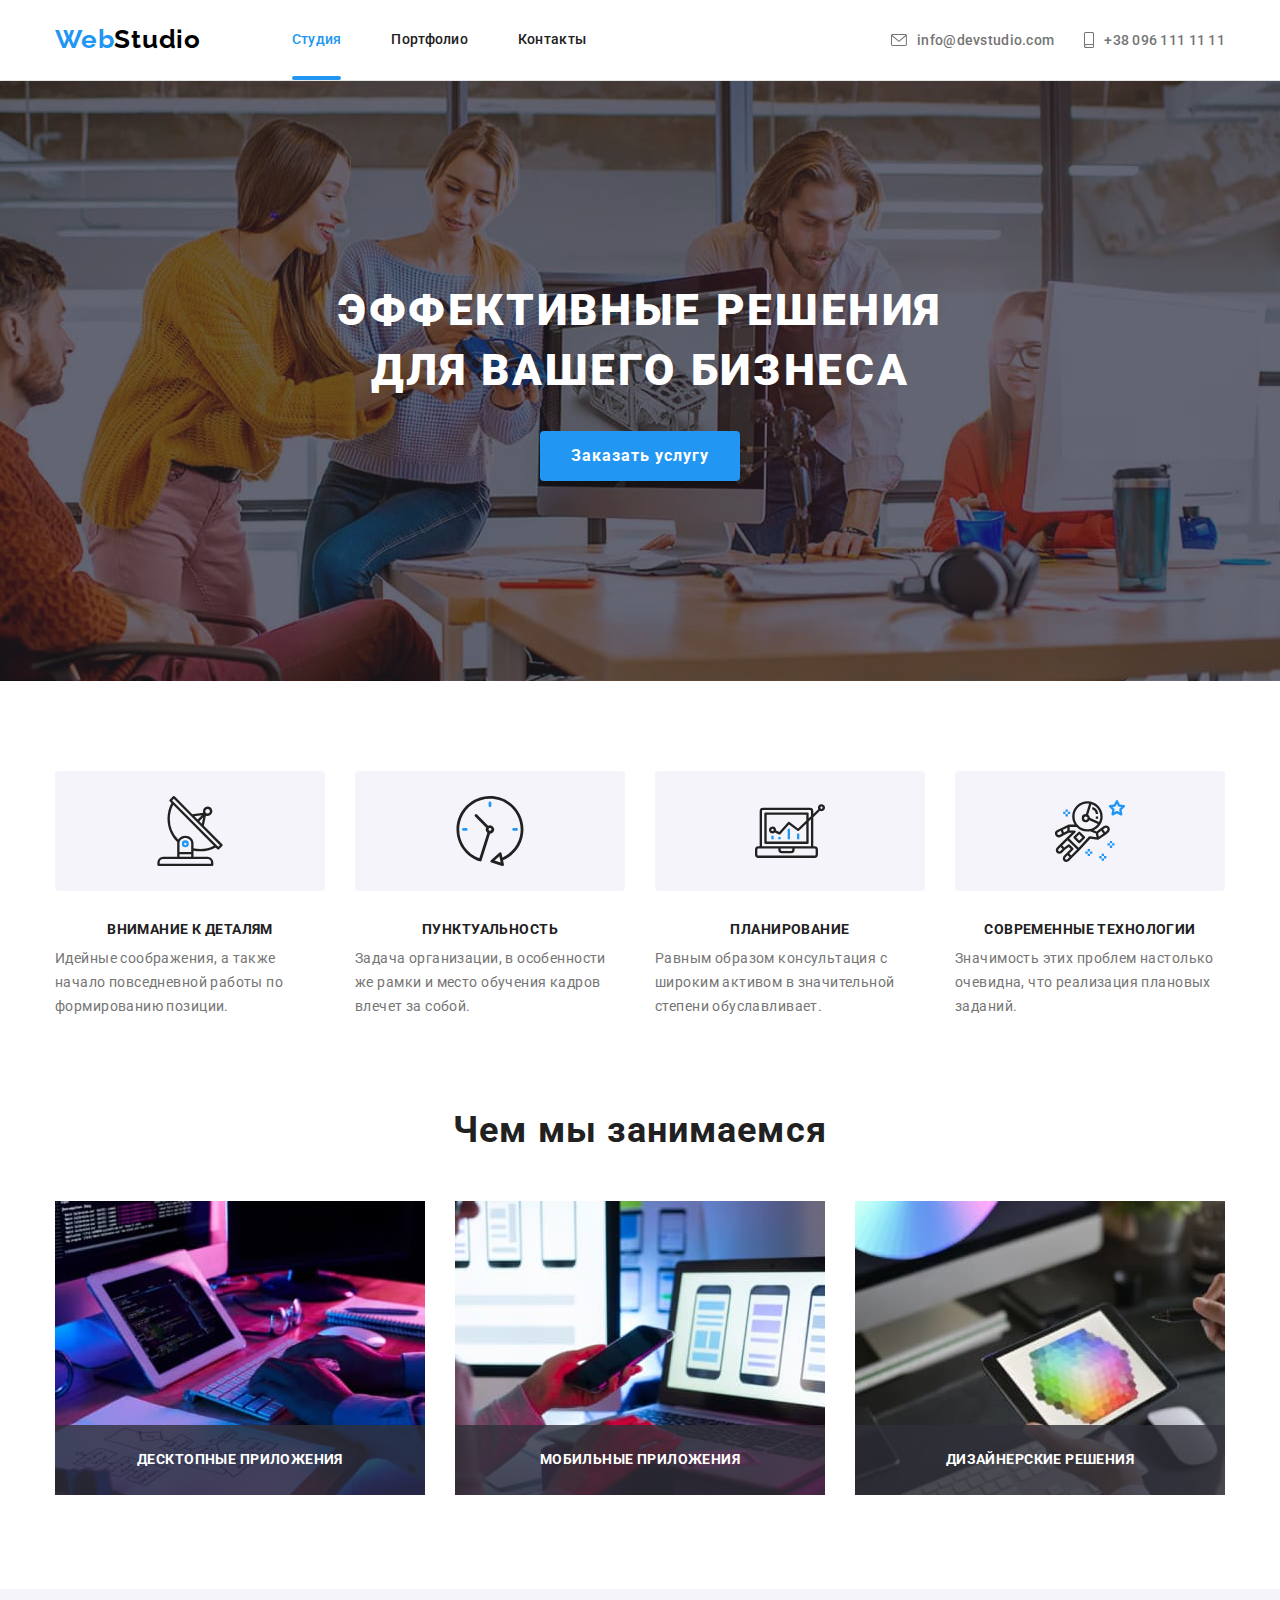
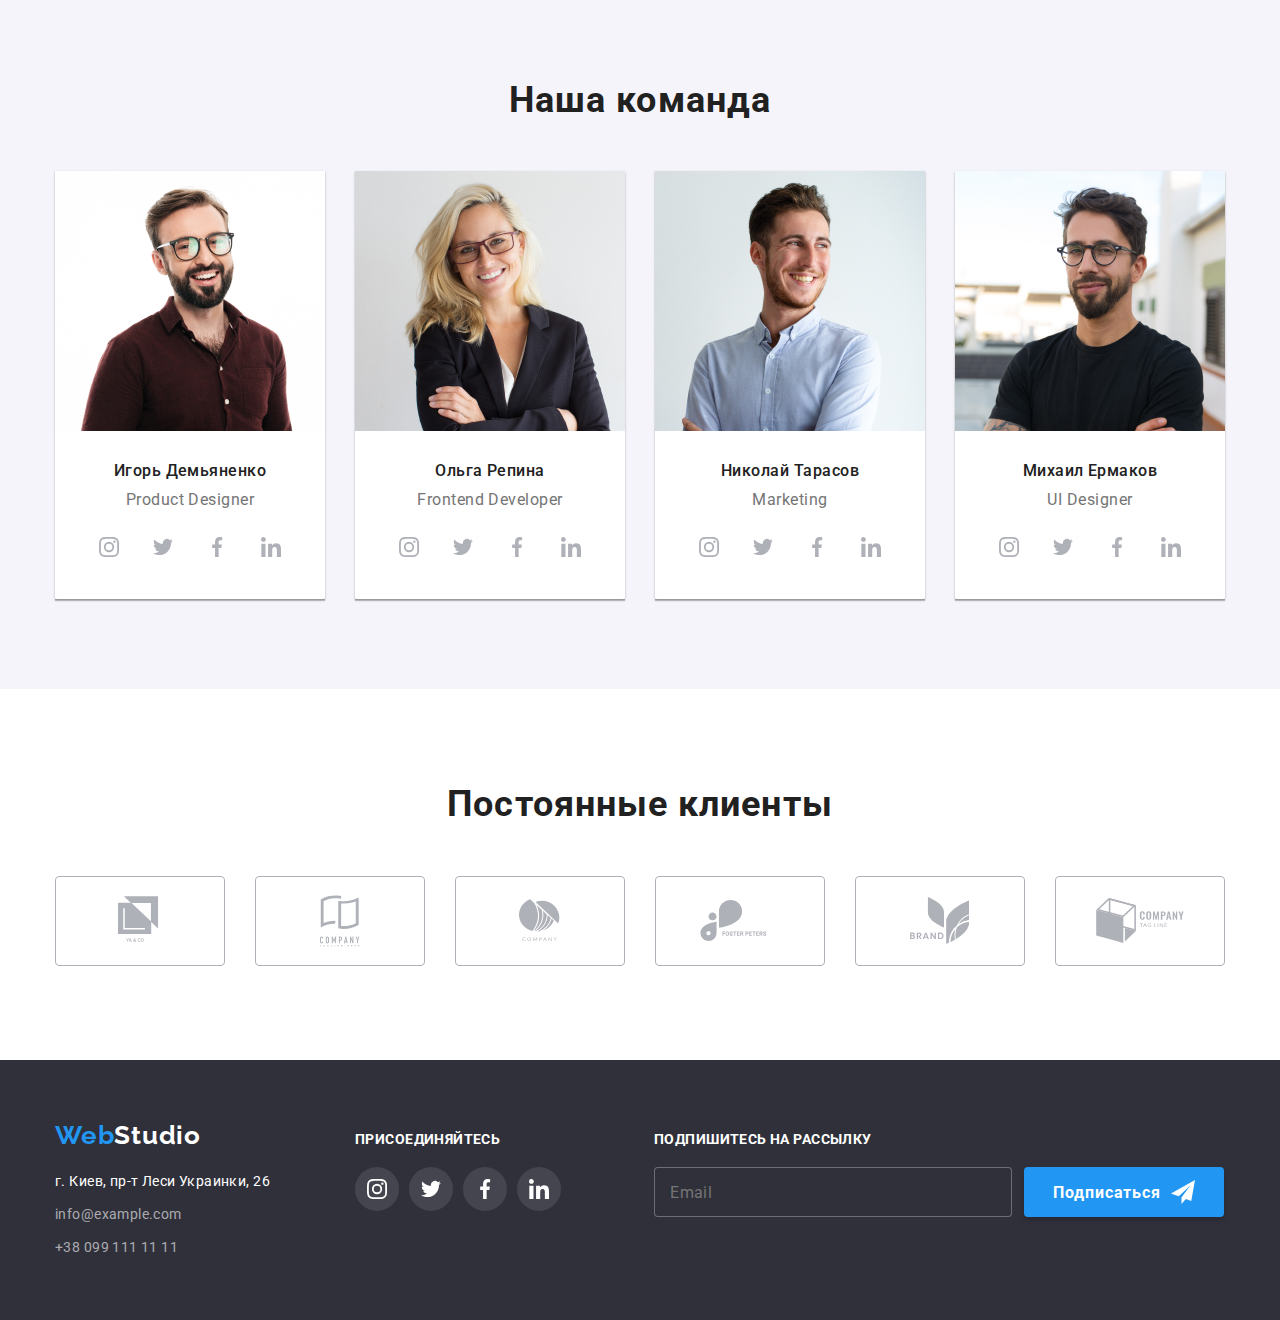
==== commit 1f6ecc31: "финализирует адаптивную верстку" ====
--- a/index.html
+++ b/index.html
@@ -134,9 +134,9 @@
             <li class="services-item">
               <img
                 srcset="
-                    ./images/we-doing-1-370.jpg 1x,
-                    ./images/we-doing-1-740.jpg 2x"
-                src="./images/we-doing-1-370.jpg"
+                    ./images/we-doing-desktop-1-370.jpg 1x,
+                    ./images/we-doing-desktop-1-740.jpg 2x"
+                src="./images/we-doing-desktop-1-370.jpg"
                 alt="рабочий стол разработчика, который пишет код"
                 width="370"
               />
@@ -147,9 +147,9 @@
             <li class="services-item">
               <img
                 srcset="
-                    ./images/we-doing-2-370.jpg 1x,
-                    ./images/we-doing-2-740.jpg 2x"
-                src="./images/we-doing-2-370.jpg"
+                    ./images/we-doing-desktop-2-370.jpg 1x,
+                    ./images/we-doing-desktop-2-740.jpg 2x"
+                src="./images/we-doing-desktop-2-370.jpg"
                 alt="мобильный телефон в руках"
                 width="370"
               />
@@ -160,9 +160,9 @@
             <li class="services-item">
               <img
                 srcset="
-                    ./images/we-doing-3-370.jpg 1x,
-                    ./images/we-doing-3-740.jpg 2x"
-                src="./images/we-doing-3-370.jpg"
+                    ./images/we-doing-desktop-3-370.jpg 1x,
+                    ./images/we-doing-desktop-3-740.jpg 2x"
+                src="./images/we-doing-desktop-3-370.jpg"
                 alt="планшет с изображением палитры цветов"
                 width="370"
               />
@@ -180,14 +180,12 @@
           <h2 class="section-title">Наша команда</h2>
           <ul class="team-list list">
             <li class="team-item">
-              <img
-                srcset="
-                  ./images/our-team-mobile-product-designer-1-450.jpg 1x,
-                  ./images/our-team-mobile-product-designer-1-900.jpg 2x"
-                src="./images/our-team-mobile-product-designer-1-450.jpg"
-                alt="фото Игоря Демьяненко"
-                width="450"
-              />
+              <picture>
+                <source srcset="./images/our-team-desktop-product-designer-1-270.jpg 1x, ./images/our-team-desktop-product-designer-1-540.jpg 2x" media="(min-width:1200px)">
+                <source srcset="./images/our-team-tablet-product-designer-1-354.jpg 1x, ./images/our-team-tablet-product-designer-1-708.jpg 2x" media="(min-width:768px)">
+                <source srcset="./images/our-team-mobile-product-designer-1-450.jpg 1x, ./images/our-team-mobile-product-designer-1-900.jpg 2x" media="(max-width:767px)">
+                <img src="./images/our-team-mobile-product-designer-1-450.jpg" alt="фото Игоря Демьяненко"/>
+              </picture>
               <div class="team-desc">
                 <h3 class="team-name">Игорь Демьяненко</h3>
                 <p class="team-post" lang="en">Product Designer</p>
@@ -224,14 +222,12 @@
               </div>           
             </li>
             <li class="team-item">
-              <img
-                srcset="
-                ./images/our-team-mobile-frontend-developer-2-450.jpg 1x,
-                ./images/our-team-mobile-frontend-developer-2-900.jpg 2x"
-                src="./images/our-team-mobile-frontend-developer-2-450.jpg"
-                alt="фото Ольги Репиной"
-                width="450"
-              />
+              <picture>
+                <source srcset="./images/our-team-desktop-frontend-developer-2-270.jpg 1x, ./images/our-team-desktop-frontend-developer-2-540.jpg 2x" media="(min-width:1200px)">
+                <source srcset="./images/our-team-tablet-frontend-developer-2-354.jpg 1x, ./images/our-team-tablet-frontend-developer-2-708.jpg 2x" media="(min-width:768px)">
+                <source srcset="./images/our-team-mobile-frontend-developer-2-450.jpg 1x, ./images/our-team-mobile-frontend-developer-2-900.jpg 2x" media="(max-width:767px)">
+                <img src="./images/our-team-mobile-frontend-developer-2-450.jpg" alt="фото Ольги Репиной"/>
+              </picture>
               <div class="team-desc">
                 <h3 class="team-name">Ольга Репина</h3>
                 <p class="team-post" lang="en">Frontend Developer</p>
@@ -268,14 +264,12 @@
               </div>
             </li>
             <li class="team-item">
-              <img
-                srcset="
-                ./images/our-team-mobile-marketing-3-450.jpg 1x,
-                ./images/our-team-mobile-marketing-3-900.jpg 2x"
-                src="./images/our-team-mobile-marketing-3-450.jpg"
-                alt="фото Николая Тарасова"
-                width="450"
-              />
+              <picture>
+                <source srcset="./images/our-team-desktop-marketing-3-270.jpg 1x, ./images/our-team-desktop-marketing-3-540.jpg 2x" media="(min-width:1200px)">
+                <source srcset="./images/our-team-tablet-marketing-3-354.jpg 1x, ./images/our-team-tablet-marketing-3-708.jpg 2x" media="(min-width:768px)">
+                <source srcset="./images/our-team-mobile-marketing-3-450.jpg 1x, ./images/our-team-mobile-marketing-3-900.jpg 2x" media="(max-width:767px)">
+                <img src="./images/our-team-mobile-marketing-3-450.jpg" alt="фото Николая Тарасова"/>
+              </picture>
               <div class="team-desc">
                 <h3 class="team-name">Николай Тарасов</h3>
                 <p class="team-post" lang="en">Marketing</p>
@@ -312,14 +306,12 @@
               </div>              
             </li>
             <li class="team-item">
-              <img
-                srcset="
-                ./images/our-team-mobile-ui-designer-4-450.jpg 1x,
-                ./images/our-team-mobile-ui-designer-4-900.jpg 2x"
-                src="./images/our-team-mobile-ui-designer-4-450.jpg"
-                alt="фото Михаила Ермакова"
-                width="450"
-              />
+              <picture>
+                <source srcset="./images/our-team-desktop-ui-designer-4-270.jpg 1x, ./images/our-team-desktop-ui-designer-4-540.jpg 2x" media="(min-width:1200px)">
+                <source srcset="./images/our-team-tablet-ui-designer-4-354.jpg 1x, ./images/our-team-tablet-ui-designer-4-708.jpg 2x" media="(min-width:768px)">
+                <source srcset="./images/our-team-mobile-ui-designer-4-450.jpg 1x, ./images/our-team-mobile-ui-designer-4-900.jpg 2x" media="(max-width:767px)">
+                <img src="./images/our-team-mobile-ui-designer-4-450.jpg" alt="фото Михаила Ермакова"/>
+              </picture>
               <div class="team-desc">
                 <h3 class="team-name">Михаил Ермаков</h3>
                 <p class="team-post" lang="en">UI Designer</p>
--- a/css/main.min.css
+++ b/css/main.min.css
@@ -1,2 +1,2 @@
-@font-face{font-family:'Raleway';font-style:normal;font-weight:400;src:url("../../fonts/raleway-v18-latin_cyrillic-regular.eot");src:local(""),url("../../fonts/raleway-v18-latin_cyrillic-regular.eot?#iefix") format("embedded-opentype"),url("../../fonts/raleway-v18-latin_cyrillic-regular.woff2") format("woff2"),url("../../fonts/raleway-v18-latin_cyrillic-regular.woff") format("woff"),url("../../fonts/raleway-v18-latin_cyrillic-regular.ttf") format("truetype"),url("../../fonts/raleway-v18-latin_cyrillic-regular.svg#Raleway") format("svg")}@font-face{font-family:'Raleway';font-style:normal;font-weight:700;src:url("../../fonts/raleway-v18-latin_cyrillic-700.eot");src:local(""),url("../../fonts/raleway-v18-latin_cyrillic-700.eot?#iefix") format("embedded-opentype"),url("../../fonts/raleway-v18-latin_cyrillic-700.woff2") format("woff2"),url("../../fonts/raleway-v18-latin_cyrillic-700.woff") format("woff"),url("../../fonts/raleway-v18-latin_cyrillic-700.ttf") format("truetype"),url("../../fonts/raleway-v18-latin_cyrillic-700.svg#Raleway") format("svg")}body{font-family:"Roboto",sans-serif}body.modal-open{overflow:hidden}img{display:block;max-width:100%;height:auto;object-fit:cover;object-position:top center}.list{list-style:none;margin:0;padding:0}.link{text-decoration:none}h1,h2,h3,h4,p{margin-top:0}.container{margin-left:auto;margin-right:auto;padding-left:15px;padding-right:15px}@media screen and (max-width: 767px){.container{max-width:480px}}@media screen and (min-width: 768px){.container{width:768px}}@media screen and (min-width: 1200px){.container{width:1200px}}.section-title{margin-bottom:30px;font-size:28px;font-weight:700;line-height:1.17;letter-spacing:.03em;color:#212121;text-align:center}@media screen and (min-width: 1200px){.section-title{margin-bottom:50px;font-size:36px}}.visually-hidden{position:absolute !important;clip:rect(1px 1px 1px 1px);clip:rect(1px, 1px, 1px, 1px);padding:0 !important;border:0 !important;height:1px !important;width:1px !important;overflow:hidden}.clients-link,.email-field,.form-input{border-width:1px;border-style:solid;border-radius:4px}.header{background-color:#fff;position:relative}.header::after{content:"";display:block;height:1px;background-color:#E5E5E5}.header-nav{display:flex;justify-content:space-between;align-items:center}.header-nav .logo{padding-top:16px;padding-bottom:16px}@media screen and (min-width: 768px){.header-nav .logo{padding-top:26px;padding-bottom:26px}}@media screen and (min-width: 1200px){.header-nav .logo{padding-top:24px;padding-bottom:25px}}.logo{display:inline-block;font-family:"Raleway",sans-serif;font-size:26px;font-weight:700;line-height:1.19;letter-spacing:.03em;color:var(--primary-black-color)}.logo-accent{color:#2196F3}.logo.inverse{color:#fff}.menu-button{display:inline-flex;margin:0;padding:0;border:none;background-color:transparent}@media screen and (min-width: 768px){.menu-button{display:none}}.icon-menu{transition:fill 250ms cubic-bezier(0.4, 0, 0.2, 1)}.menu-button:hover .icon-menu,.menu-button:focus .icon-menu{fill:#2196F3}.icon-close{transition:fill 250ms cubic-bezier(0.4, 0, 0.2, 1)}.menu-button:hover .icon-close,.menu-button:focus .icon-close{fill:#2196F3}.menu-button .icon-close{display:none}.menu-button.is-open .icon-close{display:block}.menu-button.is-open .icon-menu{display:none}.menu-container{display:flex;z-index:2}@media screen and (max-width: 767px){.menu-container{position:absolute;left:0;top:100%;display:none;padding-top:40px;padding-bottom:52px;width:100%;background-color:#fff}.menu-container.is-open{display:block}}.site-nav{display:flex}@media screen and (max-width: 767px){.site-nav{flex-direction:column;align-items:center;margin-bottom:32px}}@media screen and (min-width: 768px){.site-nav{margin-right:84px}}@media screen and (min-width: 1200px){.site-nav{margin-right:305px}}@media screen and (min-width: 768px){.nav-item:not(:last-child){margin-right:50px}}.nav-link{position:relative;display:inline-block;padding-top:32px;padding-bottom:32px;font-family:inherit;font-size:14px;font-weight:500;line-height:1.14;letter-spacing:0.02em;color:#212121;transition:color 250ms cubic-bezier(0.4, 0, 0.2, 1)}@media screen and (max-width: 767px){.nav-link{padding-top:20px;padding-bottom:20px;font-size:18px;line-height:1.17}}.nav-link:focus,.nav-link:hover{color:#2196F3}.open-page{color:#2196F3}.open-page::after{position:absolute;left:0;bottom:0;content:"";width:100%;height:4px;background-color:#2196F3;border-radius:2px}@media screen and (max-width: 767px){.open-page::after{bottom:10px}}@media screen and (min-width: 1200px){.contact-item:not(:last-child){margin-right:30px}}.contact-list{display:flex;flex-direction:column;align-items:center;justify-content:center}@media screen and (min-width: 768px){.contact-list{align-items:start}}@media screen and (min-width: 1200px){.contact-list{flex-direction:row;align-items:center}}.contact-link{display:flex;align-items:center;font-family:inherit;padding-top:8px;padding-bottom:8px;font-size:18px;font-weight:500;line-height:1.17;letter-spacing:0.02em;color:#757575;transition:color 250ms cubic-bezier(0.4, 0, 0.2, 1)}@media screen and (min-width: 768px){.contact-link{font-size:12px;padding-top:5px;padding-bottom:5px}}@media screen and (min-width: 1200px){.contact-link{font-size:14px;padding-top:32px;padding-bottom:32px}}.contact-link:hover,.contact-link:focus{color:#2196F3}.icon-contact{margin-right:10px;fill:currentColor}.hero{padding-top:118px;padding-bottom:118px;text-align:center}@media screen and (min-width: 1200px){.hero{padding-top:200px;padding-bottom:200px}}.hero .btn{margin-left:auto;margin-right:auto}.overlay{max-width:480px;margin-left:auto;margin-right:auto;background-position:center;background-repeat:no-repeat;background-size:cover;background-color:#2F303A;background-image:linear-gradient(to right, rgba(47,48,58,0.4), rgba(47,48,58,0.4)),url(../../images/hero-bcg-mobile1x.jpg)}@media screen and (min-resolution: 2dppx), screen and (min-resolution: 192dpi), screen and (min-resolution: 2dppx){.overlay{background-image:linear-gradient(to right, rgba(47,48,58,0.4), rgba(47,48,58,0.4)),url(../../images/hero-bcg-mobile2x.jpg)}}@media screen and (min-width: 768px){.overlay{max-width:768px;background-image:linear-gradient(to right, rgba(47,48,58,0.4), rgba(47,48,58,0.4)),url(../../images/hero-bcg-tablet1x.jpg)}}@media screen and (min-width: 768px) and (min-device-pixel-ratio: 2), screen and (min-width: 768px) and (min-resolution: 192dpi), screen and (min-width: 768px) and (min-resolution: 2dppx){.overlay{background-image:linear-gradient(to right, rgba(47,48,58,0.4), rgba(47,48,58,0.4)),url(../../images/hero-bcg-tablet2x.jpg)}}@media screen and (min-width: 1200px){.overlay{max-width:1600px;background-image:linear-gradient(to right, rgba(47,48,58,0.4), rgba(47,48,58,0.4)),url(../../images/hero-bcg-desktop1x.jpg)}}@media screen and (min-width: 1200px) and (min-device-pixel-ratio: 2), screen and (min-width: 1200px) and (min-resolution: 192dpi), screen and (min-width: 1200px) and (min-resolution: 2dppx){.overlay{background-image:linear-gradient(to right, rgba(47,48,58,0.4), rgba(47,48,58,0.4)),url(../../images/hero-bcg-desktop2x.jpg)}}.hero-title{max-width:360px;margin-left:auto;margin-right:auto;margin-bottom:30px;font-size:26px;font-weight:900;line-height:1.6;letter-spacing:0.06em;color:#fff;text-transform:uppercase}@media screen and (min-width: 1200px){.hero-title{max-width:696px;font-size:44px;line-height:1.36}}.btn{display:flex;flex-wrap:nowrap;flex-direction:row;justify-content:center;align-items:center;min-width:200px;padding-top:10px;padding-bottom:10px;font-size:16px;font-weight:700;line-height:1.87;letter-spacing:.06em;color:#fff;background-color:#2196F3;border-width:0px;border-radius:4px;box-shadow:0px 4px 4px rgba(0,0,0,0.15);transition:color 250ms cubic-bezier(0.4, 0, 0.2, 1),background-color 250ms cubic-bezier(0.4, 0, 0.2, 1)}.btn:hover,.btn:focus{color:#2196F3;background-color:#F5F4FA}.btn .icon-send{margin-left:10px;fill:#fff;transition:fill 250ms cubic-bezier(0.4, 0, 0.2, 1)}.btn:hover .icon-send,.btn:focus .icon-send{fill:#2196F3}.features{padding-top:60px;padding-bottom:60px;background-color:#fff}@media screen and (min-width: 1200px){.features{padding-top:90px;padding-bottom:90px}}.features-list{margin:-15px}@media screen and (min-width: 768px){.features-list{display:flex;flex-wrap:wrap}}@media screen and (min-width: 1200px){.features-list{flex-wrap:nowrap}}.features-item{margin:15px}@media screen and (min-width: 768px){.features-item{width:calc((100% - 2 * 30px)/2)}}@media screen and (min-width: 1200px){.features-item{width:calc((100% - 4 * 30px)/4)}}.features-icon{display:flex;flex-wrap:nowrap;flex-direction:row;justify-content:center;align-items:center;width:100%;height:120px;margin-bottom:30px;background-color:#F5F4FA;border-radius:4px}.features-title{margin-bottom:10px;font-size:14px;font-weight:700;line-height:1.17;letter-spacing:.03em;color:#212121;text-transform:uppercase;text-align:center}.features-text{margin-bottom:0;font-size:14px;font-weight:400;line-height:1.71;letter-spacing:.03em;color:#757575}.services{padding-bottom:94px;background-color:#fff}@media screen and (max-width: 1199px){.services{display:none}}.services-list{display:flex}.services-list .subtitle{margin-bottom:0;padding-top:27px;padding-bottom:27px;font-size:14px;font-weight:700;line-height:1.14;letter-spacing:.03em;color:#fff;text-align:center;text-transform:uppercase}.services-item{position:relative;width:calc((100% - 2 * 30px)/3)}.services-item:not(:nth-child(3n)){margin-right:30px}.subtitle-thumb{position:absolute;left:0;bottom:0;width:100%;background-color:rgba(47,48,58,0.8)}.team{padding-top:60px;padding-bottom:60px;background-color:#F5F4FA}@media screen and (min-width: 1200px){.team{padding-top:90px;padding-bottom:90px}}@media screen and (min-width: 768px){.team-list{display:flex}}@media screen and (min-width: 768px) and (max-width: 1199px){.team-list{flex-wrap:wrap;margin:-15px}}.team-item{box-shadow:0px 1px 3px rgba(0,0,0,0.12),0px 1px 1px rgba(0,0,0,0.14),0px 2px 1px rgba(0,0,0,0.2)}@media screen and (max-width: 767px){.team-item:not(:last-child){margin-bottom:30px}}@media screen and (min-width: 768px){.team-item{width:calc((100% - 2 * 30px)/2);margin:15px}}@media screen and (min-width: 1200px){.team-item{width:calc((100% - 4 * 30px)/4)}.team-item:not(:nth-child(4n)){margin-right:30px}}.team-desc{padding-top:30px;padding-bottom:24px;text-align:center;background-color:#fff;border-radius:0px 0px 4px 4px}@media screen and (min-width: 1200px){.team-desc{padding-bottom:30px}}.team-name{margin-bottom:10px;font-size:16px;font-weight:500;line-height:1.19;letter-spacing:.03em;color:#212121}.team-post{margin-bottom:16px;font-size:16px;font-weight:400;line-height:1.19;letter-spacing:.03em;color:#757575}.social-list{display:flex;flex-wrap:nowrap;flex-direction:row;justify-content:center;align-items:start}.social-item{border-radius:50%;background-color:rgba(255,255,255,0.1)}.social-item:not(:nth-child(4n)){margin-right:10px}.social-link{display:flex;flex-wrap:nowrap;flex-direction:row;justify-content:center;align-items:center;width:44px;height:44px;color:#AFB1B8;border-radius:50%;transition:color 250ms cubic-bezier(0.4, 0, 0.2, 1),background-color 250ms cubic-bezier(0.4, 0, 0.2, 1)}.social-link:hover,.social-link:focus{color:#fff;background-color:#2196F3}.social-link.inverse{color:#fff}.social-icon{display:block;width:20px;height:20px;fill:currentColor}.clients{padding-top:60px;padding-bottom:60px}@media screen and (min-width: 1200px){.clients{padding-top:94px;padding-bottom:94px}}.clients-list{display:flex;flex-wrap:wrap;margin:-15px}@media screen and (min-width: 1200px){.clients-list{flex-wrap:nowrap}}.clients-item{width:calc((100% - 2 * 30px)/2);margin:15px}@media screen and (min-width: 768px){.clients-item{width:calc((100% - 3 * 30px)/3)}}@media screen and (min-width: 1200px){.clients-item{width:calc((100% - 6 * 30px)/6)}}.clients-link{display:flex;flex-wrap:nowrap;flex-direction:row;justify-content:center;align-items:center;height:90px;color:#AFB1B8;border-color:#AFB1B8;transition:color 250ms cubic-bezier(0.4, 0, 0.2, 1),border-color 250ms cubic-bezier(0.4, 0, 0.2, 1)}.clients-link:hover,.clients-link:focus{border-color:#2196F3;color:#2196F3}.client-icon{display:block;fill:currentColor}.footer{padding-top:60px;padding-bottom:60px;background-color:#2F303A}@media screen and (max-width: 1199px){.footer .container{text-align:center}}@media screen and (min-width: 1200px){.footer .container{display:flex;align-items:baseline}}.footer .logo{display:inline-block;margin-bottom:20px}@media screen and (max-width: 1199px){.footer .logo{margin-left:auto;margin-right:auto}}@media screen and (min-width: 1200px){.footer .logo{margin-right:0}}@media screen and (max-width: 1199px){.footer .btn{margin-left:auto;margin-right:auto}}.contacts-wrap{display:flex}@media screen and (max-width: 767px){.contacts-wrap{flex-direction:column}}@media screen and (min-width: 768px) and (max-width: 1199px){.contacts-wrap{justify-content:space-between;margin-bottom:60px;padding-left:60px;padding-right:73px}}@media screen and (min-width: 1200px){.contacts-wrap{align-items:baseline}}@media screen and (max-width: 767px){.address{margin-bottom:60px}}@media screen and (max-width: 1199px){.address{text-align:center}}@media screen and (min-width: 1200px){.address{margin-right:85px}}.address-text{font-size:14px;font-weight:400;line-height:1.71;letter-spacing:.03em;color:#fff;font-style:normal}@media screen and (max-width: 1199px){.address-text{margin-bottom:8px}}@media screen and (min-width: 1200px){.address-text{margin-bottom:9px}}@media screen and (max-width: 1199px){.address-item:not(:last-child){margin-bottom:8px}}@media screen and (min-width: 1200px){.address-item:not(:last-child){margin-bottom:9px}}.address-link{display:inline-block;font-size:14px;font-weight:400;line-height:1.71;letter-spacing:.03em;color:rgba(255,255,255,0.6);transition:color 250ms cubic-bezier(0.4, 0, 0.2, 1)}.address-link:hover,.address-link:focus{color:#2196F3}@media screen and (max-width: 767px){.footer-social{margin-bottom:60px}}@media screen and (min-width: 1200px){.footer-social{margin-right:93px}}.following-text{display:inline-block;margin-bottom:20px;font-size:14px;font-weight:700;line-height:1.14;letter-spacing:.03em;color:#fff;text-transform:uppercase}@media screen and (min-width: 1200px){.email-form{display:flex}}.email-field{height:50px;padding-left:15px;font-size:16px;font-weight:400;line-height:1.25;letter-spacing:.03em;color:rgba(255,255,255,0.6);border-color:rgba(255,255,255,0.3);background-color:#2F303A}@media screen and (max-width: 767px){.email-field{width:100%;max-width:450px;margin-bottom:20px}}@media screen and (min-width: 768px) and (max-width: 1199px){.email-field{width:450px;margin-bottom:20px}}@media screen and (min-width: 1200px){.email-field{width:358px;margin-right:12px}}.email-field:invalid{color:#F33333}.field-form{position:relative;display:flex;flex-direction:column;margin-bottom:10px}.field-form.comment{margin-bottom:20px}.form-input{width:100%;height:40px;margin:0;padding-left:42px;padding-top:11px;padding-bottom:11px;border-color:rgba(33,33,33,0.2);transition:border-color 250ms cubic-bezier(0.4, 0, 0.2, 1)}.field-form:focus-within .form-input,.field-form:hover .form-input{border-color:#2196F3}.form-label{margin-bottom:4px;font-size:12px;font-weight:400;line-height:1.17;letter-spacing:.01em;color:#757575}.form-icon{position:absolute;top:50%;left:12px;fill:#212121;transition:fill 250ms cubic-bezier(0.4, 0, 0.2, 1)}.field-form:focus-within .form-icon,.field-form:hover .form-icon{fill:#2196F3}.comment-input{resize:none;height:120px;padding:12px 16px}.comment-input::placeholder{font-size:12px;font-weight:400;line-height:1.17;letter-spacing:.01em;color:rgba(117,117,117,0.5)}.policy{position:relative;display:block;margin-bottom:30px}.policy-label{margin-left:24px;font-size:12px;font-weight:400;line-height:1.7;letter-spacing:0.03em;color:#757575}@media screen and (min-width: 1200px){.policy-label{font-size:14px;margin-left:35px}}.policy-link{color:#2196F3}.policy-icon{position:absolute;top:50%;left:0;display:block;width:16px;height:15px;background-color:transparent;border-width:2px;border-style:solid;border-color:#212121;border-radius:2px;transform:translateY(-50%);transition:border-color 250ms cubic-bezier(0.4, 0, 0.2, 1),background-color 250ms cubic-bezier(0.4, 0, 0.2, 1)}@media screen and (min-width: 1200px){.policy-icon{left:12px}}.policy-input:checked+.policy-icon,.policy-input:checked:focus+.policy-icon{background-image:url("../images/icon-form-check.svg");background-repeat:no-repeat;background-size:contain;background-origin:border-box;background-color:#2196F3;border-color:#2196F3}.policy-input:focus+.policy-icon,.policy-input:hover+.policy-icon{border-color:#2196F3}.form .btn{display:block;margin-left:auto;margin-right:auto}.works{padding-top:60px;padding-bottom:60px}@media screen and (min-width: 1200px){.works{padding-top:94px;padding-bottom:94px}}.radio-btn{display:flex;flex-wrap:wrap;margin-bottom:25px}@media screen and (min-width: 768px){.radio-btn{justify-content:center;margin-bottom:30px}}@media screen and (min-width: 1200px){.radio-btn{margin-bottom:50px}}.radio-btn-item:not(:last-child){margin-right:8px;margin-bottom:15px}.radio-btn-link{display:inline-block;min-width:73px;padding:6px 22px;font-size:16px;font-weight:500;line-height:1.62;letter-spacing:.03em;color:#212121;text-align:center;background-color:#F5F4FA;border-width:0;border-radius:4px;transition:box-shadow 250ms cubic-bezier(0.4, 0, 0.2, 1),color 250ms cubic-bezier(0.4, 0, 0.2, 1),background-color 250ms cubic-bezier(0.4, 0, 0.2, 1)}.radio-btn-link:hover,.radio-btn-link:focus{color:#fff;background-color:#2196F3;box-shadow:0px 3px 1px rgba(0,0,0,0.1),0px 1px 2px rgba(0,0,0,0.08),0px 2px 2px rgba(0,0,0,0.12)}.radio-btn-link.active{color:#fff;background-color:#2196F3;box-shadow:0px 3px 1px rgba(0,0,0,0.1),0px 1px 2px rgba(0,0,0,0.08),0px 2px 2px rgba(0,0,0,0.12)}@media screen and (min-width: 768px){.works-list{display:flex;flex-wrap:wrap;margin:-15px}}@media screen and (max-width: 767px){.work-card:not(:last-child){margin-bottom:30px}}@media screen and (min-width: 768px){.work-card{width:calc((100% - 2 * 30px)/2);margin:15px}}@media screen and (min-width: 1200px){.work-card{width:calc((100% - 3 * 30px)/3)}}.work-link{display:block;transition:box-shadow 250ms cubic-bezier(0.4, 0, 0.2, 1)}.work-link:hover,.work-link:focus{box-shadow:0px 1px 1px rgba(0,0,0,0.12),0px 4px 4px rgba(0,0,0,0.06),1px 4px 6px rgba(0,0,0,0.16)}.image-thumb{position:relative;overflow:hidden}.text-desc{position:absolute;left:0;bottom:0;width:100%;height:100%;padding:63px 24px;margin-bottom:0;font-size:18px;font-weight:400;line-height:1.56;letter-spacing:.03em;color:#fff;background-color:rgba(33,150,243,0.9);transform:translateY(100%);opacity:0;transition:opacity 250ms cubic-bezier(0.4, 0, 0.2, 1),transform 250ms cubic-bezier(0.4, 0, 0.2, 1)}.work-link:hover .text-desc,.work-link:focus .text-desc{opacity:1;transform:translateY(0)}.work-label{padding:20px 24px;border-left-width:1px;border-right-width:1px;border-bottom-width:1px;border-left-style:solid;border-right-style:solid;border-bottom-style:solid;border-left-color:#eee;border-right-color:#eee;border-bottom-color:#eee}.work-title{margin-bottom:4px;font-size:18px;font-weight:700;line-height:2;letter-spacing:.06em;color:#212121;font-size:18px;line-height:2.0;letter-spacing:0.06em}.work-subtitle{margin-bottom:0;font-size:16px;font-weight:400;line-height:1.87;letter-spacing:.03em;color:#757575}.backdrop{position:fixed;top:0;left:0;width:100%;height:100%;background-color:rgba(0,0,0,0.2);opacity:1;overflow-y:scroll;transition:opacity 250ms cubic-bezier(0.4, 0, 0.2, 1);z-index:3}.backdrop.is-hidden{opacity:0;pointer-events:none}.is-hidden .modal{transform:scale(1)}@media screen and (min-width: 481px){.is-hidden .modal{transform:translate(-50%, -50%) scale(1)}}.modal{width:100%;padding:40px;background-color:#fff;transform:scale(0.8);transition:transform 250ms cubic-bezier(0.4, 0, 0.2, 1)}@media screen and (min-width: 481px){.modal{width:450px;position:absolute;top:50%;left:50%;transform:translate(-50%, -50%) scale(0.8)}}@media screen and (min-width: 1200px){.modal{width:538px}}.btn-close{position:absolute;top:8px;right:8px;display:flex;align-items:center;width:30px;height:30px;padding:6px 6px;background-color:#fff;border:1px solid rgba(0,0,0,0.1);border-radius:50%}.icon-close{fill:var(--primary-black-color);transition:fill 250ms cubic-bezier(0.4, 0, 0.2, 1)}.btn-close:hover .icon-close,.btn-close:focus .icon-close{fill:#2196F3}.form-title{display:block;margin-bottom:12px;font-size:20px;font-weight:700;line-height:1.15;letter-spacing:.03em;color:#212121;text-align:center}
+@font-face{font-family:'Raleway';font-style:normal;font-weight:400;src:url("../../fonts/raleway-v18-latin_cyrillic-regular.eot");src:local(""),url("../../fonts/raleway-v18-latin_cyrillic-regular.eot?#iefix") format("embedded-opentype"),url("../../fonts/raleway-v18-latin_cyrillic-regular.woff2") format("woff2"),url("../../fonts/raleway-v18-latin_cyrillic-regular.woff") format("woff"),url("../../fonts/raleway-v18-latin_cyrillic-regular.ttf") format("truetype"),url("../../fonts/raleway-v18-latin_cyrillic-regular.svg#Raleway") format("svg")}@font-face{font-family:'Raleway';font-style:normal;font-weight:700;src:url("../../fonts/raleway-v18-latin_cyrillic-700.eot");src:local(""),url("../../fonts/raleway-v18-latin_cyrillic-700.eot?#iefix") format("embedded-opentype"),url("../../fonts/raleway-v18-latin_cyrillic-700.woff2") format("woff2"),url("../../fonts/raleway-v18-latin_cyrillic-700.woff") format("woff"),url("../../fonts/raleway-v18-latin_cyrillic-700.ttf") format("truetype"),url("../../fonts/raleway-v18-latin_cyrillic-700.svg#Raleway") format("svg")}body{font-family:"Roboto",sans-serif}body.modal-open{overflow:hidden}img{display:block;max-width:100%;height:auto;object-fit:cover;object-position:top center}.list{list-style:none;margin:0;padding:0}.link{text-decoration:none}h1,h2,h3,h4,p{margin-top:0}.container{width:100%;margin-left:auto;margin-right:auto;padding-left:15px;padding-right:15px}@media screen and (min-width: 480px){.container{width:480px}}@media screen and (min-width: 768px){.container{width:768px}}@media screen and (min-width: 1200px){.container{width:1200px}}.section-title{margin-bottom:30px;font-size:28px;font-weight:700;line-height:1.17;letter-spacing:.03em;color:#212121;text-align:center}@media screen and (min-width: 1200px){.section-title{margin-bottom:50px;font-size:36px}}.visually-hidden{position:absolute !important;clip:rect(1px 1px 1px 1px);clip:rect(1px, 1px, 1px, 1px);padding:0 !important;border:0 !important;height:1px !important;width:1px !important;overflow:hidden}.clients-link,.email-field,.form-input{border-width:1px;border-style:solid;border-radius:4px}.header{background-color:#fff;position:relative}.header::after{content:"";display:block;height:1px;background-color:#E5E5E5}.header-nav{display:flex;flex-wrap:nowrap;flex-direction:row;justify-content:space-between;align-items:center}.header-nav .logo{padding-top:16px;padding-bottom:16px}@media screen and (min-width: 768px){.header-nav .logo{padding-top:26px;padding-bottom:26px}}@media screen and (min-width: 1200px){.header-nav .logo{padding-top:24px;padding-bottom:25px}}.logo{display:inline-block;font-family:"Raleway",sans-serif;font-size:24px;font-weight:700;line-height:1.17;letter-spacing:.03em;color:var(--primary-black-color)}@media screen and (min-width: 1200px){.logo{font-size:26px;line-height:1.19}}.logo-accent{color:#2196F3}.logo.inverse{color:#fff}.menu-button{display:inline-flex;margin:0;padding:0;border:none;background-color:transparent}@media screen and (min-width: 768px){.menu-button{display:none}}.icon-menu{transition:fill 250ms cubic-bezier(0.4, 0, 0.2, 1)}.menu-button.is-open .icon-menu{display:none}.menu-button:hover .icon-menu,.menu-button:focus .icon-menu{fill:#2196F3}.icon-close{transition:fill 250ms cubic-bezier(0.4, 0, 0.2, 1)}.menu-button .icon-close{display:none}.menu-button.is-open .icon-close{display:block}.menu-button:hover .icon-close,.menu-button:focus .icon-close{fill:#2196F3}.menu-container{display:flex;z-index:2}@media screen and (max-width: 767px){.menu-container{position:absolute;left:0;top:100%;display:none;padding-top:40px;padding-bottom:52px;width:100%;background-color:#fff}.menu-container.is-open{display:block}}.site-nav{display:flex}@media screen and (max-width: 767px){.site-nav{flex-direction:column;align-items:center;margin-bottom:32px}}@media screen and (min-width: 768px){.site-nav{margin-right:84px}}@media screen and (min-width: 1200px){.site-nav{margin-right:305px}}@media screen and (min-width: 768px){.nav-item:not(:last-child){margin-right:50px}}.nav-link{position:relative;display:inline-block;padding-top:32px;padding-bottom:32px;font-family:inherit;font-size:14px;font-weight:500;line-height:1.14;letter-spacing:.02em;color:#212121;transition:color 250ms cubic-bezier(0.4, 0, 0.2, 1)}@media screen and (max-width: 767px){.nav-link{padding-top:20px;padding-bottom:20px;font-size:18px;line-height:1.17}}.nav-link:focus,.nav-link:hover{color:#2196F3}.open-page{color:#2196F3}.open-page::after{position:absolute;left:0;bottom:0;content:"";width:100%;height:4px;background-color:#2196F3;border-radius:2px}@media screen and (max-width: 767px){.open-page::after{bottom:10px}}.contact-list{display:flex;flex-wrap:nowrap;flex-direction:column;justify-content:center;align-items:center}@media screen and (min-width: 768px){.contact-list{align-items:start}}@media screen and (min-width: 1200px){.contact-list{flex-direction:row;align-items:center}}@media screen and (min-width: 1200px){.contact-item:not(:last-child){margin-right:30px}}.contact-link{display:flex;flex-wrap:nowrap;flex-direction:row;justify-content:start;align-items:center;padding-top:8px;padding-bottom:8px;font-family:inherit;font-size:18px;font-weight:500;line-height:1.17;letter-spacing:.02em;color:#757575;transition:color 250ms cubic-bezier(0.4, 0, 0.2, 1)}@media screen and (min-width: 768px){.contact-link{padding-top:5px;padding-bottom:5px;font-size:12px}}@media screen and (min-width: 1200px){.contact-link{padding-top:32px;padding-bottom:32px;font-size:14px}}.contact-link:hover,.contact-link:focus{color:#2196F3}.icon-contact{margin-right:10px;fill:currentColor}.hero{padding-top:118px;padding-bottom:118px;text-align:center}@media screen and (min-width: 1200px){.hero{padding-top:200px;padding-bottom:200px}}.hero .btn{margin-left:auto;margin-right:auto}.overlay{max-width:480px;margin-left:auto;margin-right:auto;background-position:center;background-repeat:no-repeat;background-size:cover;background-color:#2F303A;background-image:linear-gradient(to right, rgba(47,48,58,0.4), rgba(47,48,58,0.4)),url(../../images/hero-bcg-mobile1x.jpg)}@media screen and (min-resolution: 2dppx), screen and (min-resolution: 192dpi), screen and (min-resolution: 2dppx){.overlay{background-image:linear-gradient(to right, rgba(47,48,58,0.4), rgba(47,48,58,0.4)),url(../../images/hero-bcg-mobile2x.jpg)}}@media screen and (min-width: 768px){.overlay{max-width:768px;background-image:linear-gradient(to right, rgba(47,48,58,0.4), rgba(47,48,58,0.4)),url(../../images/hero-bcg-tablet1x.jpg)}}@media screen and (min-width: 768px) and (min-device-pixel-ratio: 2), screen and (min-width: 768px) and (min-resolution: 192dpi), screen and (min-width: 768px) and (min-resolution: 2dppx){.overlay{background-image:linear-gradient(to right, rgba(47,48,58,0.4), rgba(47,48,58,0.4)),url(../../images/hero-bcg-tablet2x.jpg)}}@media screen and (min-width: 1200px){.overlay{max-width:1600px;background-image:linear-gradient(to right, rgba(47,48,58,0.4), rgba(47,48,58,0.4)),url(../../images/hero-bcg-desktop1x.jpg)}}@media screen and (min-width: 1200px) and (min-device-pixel-ratio: 2), screen and (min-width: 1200px) and (min-resolution: 192dpi), screen and (min-width: 1200px) and (min-resolution: 2dppx){.overlay{background-image:linear-gradient(to right, rgba(47,48,58,0.4), rgba(47,48,58,0.4)),url(../../images/hero-bcg-desktop2x.jpg)}}.hero-title{max-width:360px;margin-left:auto;margin-right:auto;margin-bottom:30px;font-size:26px;font-weight:900;line-height:1.62;letter-spacing:.06em;color:#fff;text-transform:uppercase}@media screen and (min-width: 1200px){.hero-title{max-width:696px;font-size:44px;line-height:1.36}}.btn{display:flex;flex-wrap:nowrap;flex-direction:row;justify-content:center;align-items:center;min-width:200px;padding-top:10px;padding-bottom:10px;font-size:16px;font-weight:700;line-height:1.87;letter-spacing:.06em;color:#fff;background-color:#2196F3;border-width:0px;border-radius:4px;box-shadow:0px 4px 4px rgba(0,0,0,0.15);transition:color 250ms cubic-bezier(0.4, 0, 0.2, 1),background-color 250ms cubic-bezier(0.4, 0, 0.2, 1)}.btn:hover,.btn:focus{color:#2196F3;background-color:#F5F4FA}.btn .icon-send{margin-left:10px;fill:#fff;transition:fill 250ms cubic-bezier(0.4, 0, 0.2, 1)}.btn:hover .icon-send,.btn:focus .icon-send{fill:#2196F3}.features{padding-top:60px;padding-bottom:60px;background-color:#fff}@media screen and (min-width: 1200px){.features{padding-top:90px;padding-bottom:90px}}.features-list{margin:-15px}@media screen and (min-width: 768px){.features-list{display:flex;flex-wrap:wrap}}@media screen and (min-width: 1200px){.features-list{flex-wrap:nowrap}}.features-item{margin:15px}@media screen and (min-width: 768px){.features-item{width:calc((100% - 2 * 30px)/2)}}@media screen and (min-width: 1200px){.features-item{width:calc((100% - 4 * 30px)/4)}}.features-icon{display:flex;flex-wrap:nowrap;flex-direction:row;justify-content:center;align-items:center;width:100%;height:120px;margin-bottom:30px;background-color:#F5F4FA;border-radius:4px}.features-title{margin-bottom:10px;font-size:14px;font-weight:700;line-height:1.17;letter-spacing:.03em;color:#212121;text-transform:uppercase;text-align:center}.features-text{margin-bottom:0;font-size:14px;font-weight:400;line-height:1.71;letter-spacing:.03em;color:#757575}.services{padding-bottom:94px;background-color:#fff}@media screen and (max-width: 1199px){.services{display:none}}.services-list{display:flex}.services-list .subtitle{margin-bottom:0;padding-top:27px;padding-bottom:27px;font-size:14px;font-weight:700;line-height:1.14;letter-spacing:.03em;color:#fff;text-align:center;text-transform:uppercase}.services-item{position:relative;width:calc((100% - 2 * 30px)/3)}.services-item:not(:nth-child(3n)){margin-right:30px}.subtitle-thumb{position:absolute;left:0;bottom:0;width:100%;background-color:rgba(47,48,58,0.8)}.team{padding-top:60px;padding-bottom:60px;background-color:#F5F4FA}@media screen and (min-width: 1200px){.team{padding-top:90px;padding-bottom:90px}}@media screen and (min-width: 768px){.team-list{display:flex}}@media screen and (min-width: 768px){.team-list{margin:-15px}}@media screen and (min-width: 768px) and (max-width: 1199px){.team-list{flex-wrap:wrap}}.team-item{box-shadow:0px 1px 3px rgba(0,0,0,0.12),0px 1px 1px rgba(0,0,0,0.14),0px 2px 1px rgba(0,0,0,0.2)}@media screen and (max-width: 767px){.team-item:not(:last-child){margin-bottom:30px}}@media screen and (min-width: 768px){.team-item{width:calc((100% - 2 * 30px)/2);margin:15px}}@media screen and (min-width: 1200px){.team-item{width:calc((100% - 3 * 30px)/4)}}.team-desc{padding-top:30px;padding-bottom:24px;text-align:center;background-color:#fff;border-radius:0px 0px 4px 4px}@media screen and (min-width: 1200px){.team-desc{padding-bottom:30px}}.team-name{margin-bottom:10px;font-size:16px;font-weight:500;line-height:1.19;letter-spacing:.03em;color:#212121}.team-post{margin-bottom:16px;font-size:16px;font-weight:400;line-height:1.19;letter-spacing:.03em;color:#757575}.social-list{display:flex;flex-wrap:nowrap;flex-direction:row;justify-content:center;align-items:start}.social-item{border-radius:50%;background-color:rgba(255,255,255,0.1)}.social-item:not(:nth-child(4n)){margin-right:10px}.social-link{display:flex;flex-wrap:nowrap;flex-direction:row;justify-content:center;align-items:center;width:44px;height:44px;color:#AFB1B8;border-radius:50%;transition:color 250ms cubic-bezier(0.4, 0, 0.2, 1),background-color 250ms cubic-bezier(0.4, 0, 0.2, 1)}.social-link:hover,.social-link:focus{color:#fff;background-color:#2196F3}.social-link.inverse{color:#fff}.social-icon{display:block;width:20px;height:20px;fill:currentColor}.clients{padding-top:60px;padding-bottom:60px}@media screen and (min-width: 1200px){.clients{padding-top:94px;padding-bottom:94px}}.clients-list{display:flex;flex-wrap:wrap;margin:-15px}@media screen and (min-width: 1200px){.clients-list{flex-wrap:nowrap}}.clients-item{width:calc((100% - 2 * 30px)/2);margin:15px}@media screen and (min-width: 768px){.clients-item{width:calc((100% - 3 * 30px)/3)}}@media screen and (min-width: 1200px){.clients-item{width:calc((100% - 6 * 30px)/6)}}.clients-link{display:flex;flex-wrap:nowrap;flex-direction:row;justify-content:center;align-items:center;height:90px;color:#AFB1B8;border-color:#AFB1B8;transition:color 250ms cubic-bezier(0.4, 0, 0.2, 1),border-color 250ms cubic-bezier(0.4, 0, 0.2, 1)}.clients-link:hover,.clients-link:focus{border-color:#2196F3;color:#2196F3}.client-icon{display:block;fill:currentColor}.footer{padding-top:60px;padding-bottom:60px;background-color:#2F303A}@media screen and (max-width: 1199px){.footer .container{text-align:center}}@media screen and (min-width: 1200px){.footer .container{display:flex;align-items:baseline}}.footer .logo{display:inline-block;margin-bottom:20px}@media screen and (max-width: 1199px){.footer .logo{margin-left:auto;margin-right:auto}}@media screen and (min-width: 1200px){.footer .logo{margin-right:0}}@media screen and (max-width: 1199px){.footer .btn{margin-left:auto;margin-right:auto}}.contacts-wrap{display:flex}@media screen and (max-width: 767px){.contacts-wrap{flex-direction:column}}@media screen and (min-width: 768px) and (max-width: 1199px){.contacts-wrap{justify-content:space-between;margin-bottom:60px;padding-left:60px;padding-right:73px}}@media screen and (min-width: 1200px){.contacts-wrap{align-items:baseline}}@media screen and (max-width: 767px){.address{margin-bottom:60px}}@media screen and (max-width: 1199px){.address{text-align:center}}@media screen and (min-width: 1200px){.address{margin-right:85px}}.address-text{font-size:14px;font-weight:400;line-height:1.71;letter-spacing:.03em;color:#fff;font-style:normal;margin-bottom:8px}@media screen and (min-width: 1200px){.address-text{margin-bottom:9px}}.address-item:not(:last-child){margin-bottom:8px}@media screen and (min-width: 1200px){.address-item:not(:last-child){margin-bottom:9px}}.address-link{display:inline-block;font-size:14px;font-weight:400;line-height:1.71;letter-spacing:.03em;color:rgba(255,255,255,0.6);transition:color 250ms cubic-bezier(0.4, 0, 0.2, 1)}.address-link:hover,.address-link:focus{color:#2196F3}@media screen and (max-width: 767px){.footer-social{margin-bottom:60px}}@media screen and (min-width: 1200px){.footer-social{margin-right:93px}}.following-text{display:inline-block;margin-bottom:20px;font-size:14px;font-weight:700;line-height:1.14;letter-spacing:.03em;color:#fff;text-transform:uppercase}@media screen and (min-width: 1200px){.email-form{display:flex}}.email-field{height:50px;padding-left:15px;font-size:16px;font-weight:400;line-height:1.25;letter-spacing:.03em;color:rgba(255,255,255,0.6);border-color:rgba(255,255,255,0.3);background-color:#2F303A;width:100%;max-width:450px}@media screen and (max-width: 1199px){.email-field{margin-bottom:20px}}@media screen and (min-width: 1200px){.email-field{width:358px;margin-right:12px}}.email-field:invalid{color:#F33333}.field-form{position:relative;display:flex;flex-direction:column;margin-bottom:10px}.field-form.comment{margin-bottom:20px}.form-input{width:100%;height:40px;margin:0;padding-left:42px;padding-top:11px;padding-bottom:11px;border-color:rgba(33,33,33,0.2);transition:border-color 250ms cubic-bezier(0.4, 0, 0.2, 1)}.field-form:focus-within .form-input,.field-form:hover .form-input{border-color:#2196F3}.form-label{margin-bottom:4px;font-size:12px;font-weight:400;line-height:1.17;letter-spacing:.01em;color:#757575}.form-icon{position:absolute;top:50%;left:12px;fill:#212121;transition:fill 250ms cubic-bezier(0.4, 0, 0.2, 1)}.field-form:focus-within .form-icon,.field-form:hover .form-icon{fill:#2196F3}.comment-input{resize:none;height:120px;padding:12px 16px}.comment-input::placeholder{font-size:12px;font-weight:400;line-height:1.17;letter-spacing:.01em;color:rgba(117,117,117,0.5)}.policy{position:relative;display:block;margin-bottom:30px}.policy-label{display:inline-block;margin-left:24px;font-size:12px;font-weight:400;line-height:1.7;letter-spacing:.03em;color:#757575}@media screen and (min-width: 1200px){.policy-label{margin-left:35px;font-size:14px}}.policy-link{color:#2196F3}.policy-icon{position:absolute;top:50%;left:0;display:block;width:16px;height:15px;background-color:transparent;border-width:2px;border-style:solid;border-color:#212121;border-radius:2px;transform:translateY(-50%);transition:border-color 250ms cubic-bezier(0.4, 0, 0.2, 1),background-color 250ms cubic-bezier(0.4, 0, 0.2, 1)}@media screen and (min-width: 1200px){.policy-icon{left:12px}}.policy-input:checked+.policy-icon,.policy-input:checked:focus+.policy-icon{background-image:url("../images/icon-form-check.svg");background-repeat:no-repeat;background-size:contain;background-origin:border-box;background-color:#2196F3;border-color:#2196F3}.policy-input:focus+.policy-icon,.policy-input:hover+.policy-icon{border-color:#2196F3}.form .btn{display:block;margin-left:auto;margin-right:auto}.works{padding-top:60px;padding-bottom:60px}@media screen and (min-width: 1200px){.works{padding-top:94px;padding-bottom:94px}}.radio-btn{display:flex;flex-wrap:wrap;margin-bottom:25px}@media screen and (min-width: 768px){.radio-btn{justify-content:center;margin-bottom:30px}}@media screen and (min-width: 1200px){.radio-btn{margin-bottom:50px}}.radio-btn-item:not(:last-child){margin-right:8px;margin-bottom:15px}.radio-btn-link{display:inline-block;min-width:73px;padding:6px 22px;font-size:16px;font-weight:500;line-height:1.62;letter-spacing:.03em;color:#212121;text-align:center;background-color:#F5F4FA;border-width:0;border-radius:4px;transition:box-shadow 250ms cubic-bezier(0.4, 0, 0.2, 1),color 250ms cubic-bezier(0.4, 0, 0.2, 1),background-color 250ms cubic-bezier(0.4, 0, 0.2, 1)}.radio-btn-link:hover,.radio-btn-link:focus{color:#fff;background-color:#2196F3;box-shadow:0px 3px 1px rgba(0,0,0,0.1),0px 1px 2px rgba(0,0,0,0.08),0px 2px 2px rgba(0,0,0,0.12)}.radio-btn-link.active{color:#fff;background-color:#2196F3;box-shadow:0px 3px 1px rgba(0,0,0,0.1),0px 1px 2px rgba(0,0,0,0.08),0px 2px 2px rgba(0,0,0,0.12)}@media screen and (min-width: 768px){.works-list{display:flex;flex-wrap:wrap;margin:-15px}}@media screen and (max-width: 767px){.work-card:not(:last-child){margin-bottom:30px}}@media screen and (min-width: 768px){.work-card{width:calc((100% - 2 * 30px)/2);margin:15px}}@media screen and (min-width: 1200px){.work-card{width:calc((100% - 3 * 30px)/3)}}.work-link{display:block;transition:box-shadow 250ms cubic-bezier(0.4, 0, 0.2, 1)}.work-link:hover,.work-link:focus{box-shadow:0px 1px 1px rgba(0,0,0,0.12),0px 4px 4px rgba(0,0,0,0.06),1px 4px 6px rgba(0,0,0,0.16)}.image-thumb{position:relative;overflow:hidden}.text-desc{position:absolute;left:0;bottom:0;width:100%;height:100%;padding:63px 24px;margin-bottom:0;font-size:18px;font-weight:400;line-height:1.56;letter-spacing:.03em;color:#fff;background-color:rgba(33,150,243,0.9);transform:translateY(100%);opacity:0;transition:opacity 250ms cubic-bezier(0.4, 0, 0.2, 1),transform 250ms cubic-bezier(0.4, 0, 0.2, 1)}.work-link:hover .text-desc,.work-link:focus .text-desc{opacity:1;transform:translateY(0)}.work-label{padding:20px 24px;border-left-width:1px;border-right-width:1px;border-bottom-width:1px;border-left-style:solid;border-right-style:solid;border-bottom-style:solid;border-left-color:#eee;border-right-color:#eee;border-bottom-color:#eee}.work-title{margin-bottom:4px;font-size:18px;font-weight:700;line-height:2;letter-spacing:.06em;color:#212121}.work-subtitle{margin-bottom:0;font-size:16px;font-weight:400;line-height:1.87;letter-spacing:.03em;color:#757575}.backdrop{position:fixed;top:0;left:0;width:100%;height:100%;background-color:rgba(0,0,0,0.2);opacity:1;overflow-y:scroll;transition:opacity 250ms cubic-bezier(0.4, 0, 0.2, 1);z-index:3}.backdrop.is-hidden{opacity:0;pointer-events:none}.is-hidden .modal{transform:translate(-50%, -50%) scale(1)}.modal{position:absolute;top:50%;left:50%;width:100%;padding:40px;background-color:#fff;transform:translate(-50%, -50%) scale(0.8);transition:transform 250ms cubic-bezier(0.4, 0, 0.2, 1)}@media screen and (max-width: 1199px){.modal{max-width:450px}}@media screen and (min-width: 1200px){.modal{width:538px}}.btn-close{position:absolute;top:8px;right:8px;display:flex;align-items:center;width:30px;height:30px;padding:6px 6px;background-color:#fff;border:1px solid rgba(0,0,0,0.1);border-radius:50%}.icon-close{fill:var(--primary-black-color);transition:fill 250ms cubic-bezier(0.4, 0, 0.2, 1)}.btn-close:hover .icon-close,.btn-close:focus .icon-close{fill:#2196F3}.form-title{display:block;margin-bottom:12px;font-size:20px;font-weight:700;line-height:1.15;letter-spacing:.03em;color:#212121;text-align:center}
 /*# sourceMappingURL=main.min.css.map */